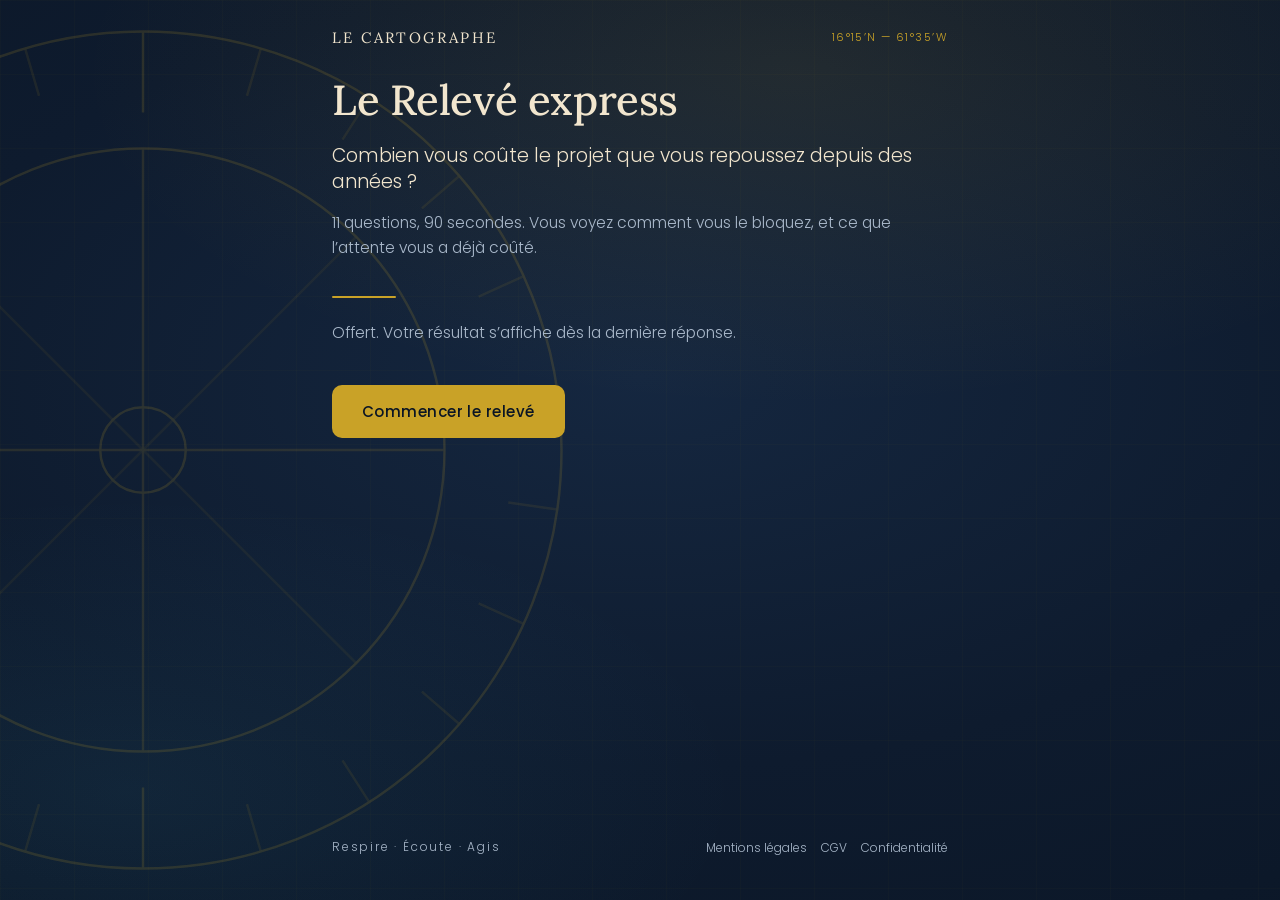
==== index.html @ 362c09fa "Accueil : phrase de réassurance à la place de « Ça se calcule », aperçu de lien aligné Co-Authored-B" ====
<!DOCTYPE html>
<html lang="fr">
<head>
<meta charset="utf-8">
<meta name="viewport" content="width=device-width, initial-scale=1, viewport-fit=cover">
<title>Le Relevé express · Le Cartographe</title>
<meta name="description" content="11 questions, 90 secondes. Pourquoi ce projet n'avance pas, et comment vous bloquez.">
<meta name="robots" content="index, follow">
<meta property="og:title" content="Le Relevé express · Le Cartographe">
<meta property="og:description" content="Combien vous coûte le projet que vous repoussez depuis des années ? 11 questions, 90 secondes, offert.">
<meta property="og:type" content="website">
<meta property="og:url" content="https://lecartographe.netlify.app/">
<meta property="og:image" content="https://lecartographe.netlify.app/apercu.png">
<meta property="og:image:width" content="1200">
<meta property="og:image:height" content="630">
<meta property="og:locale" content="fr_FR">
<meta name="twitter:card" content="summary_large_image">
<meta name="twitter:title" content="Le Relevé express · Le Cartographe">
<meta name="twitter:description" content="Combien vous coûte le projet que vous repoussez depuis des années ? 11 questions, 90 secondes, offert.">
<meta name="twitter:image" content="https://lecartographe.netlify.app/apercu.png">
<link rel="preconnect" href="https://fonts.googleapis.com">
<link rel="preconnect" href="https://fonts.gstatic.com" crossorigin>
<link href="https://fonts.googleapis.com/css2?family=Lora:ital,wght@0,400;0,500;0,600;1,400&family=Poppins:wght@300;400;500&display=swap" rel="stylesheet">
<style>
:root{
  --nuit:#0E1B2E; --nuit-2:#0A1524; --nuit-3:#152740;
  --or:#C9A227; --or-clair:#E3C25C;
  --bleu:#4EC3E8; --creme:#F2E6CE;
  --texte:#E8E2D4; --texte-doux:#A9B8CA;
  --serif:'Lora',Georgia,serif; --sans:'Poppins',-apple-system,BlinkMacSystemFont,sans-serif;
  --max:660px;
}
*{box-sizing:border-box;margin:0;padding:0;-webkit-tap-highlight-color:transparent}
html{-webkit-text-size-adjust:100%}
body{
  background:var(--nuit); color:var(--texte); font-family:var(--sans); font-weight:300;
  line-height:1.62; min-height:100vh; min-height:100dvh;
  background-image:
    radial-gradient(ellipse 90% 60% at 62% 8%, rgba(201,162,39,.10), transparent 62%),
    radial-gradient(ellipse 80% 55% at 10% 88%, rgba(78,195,232,.07), transparent 60%),
    radial-gradient(ellipse 120% 90% at 50% 42%, var(--nuit-3), var(--nuit) 48%, var(--nuit-2) 100%);
  background-attachment:fixed;
}
.grille{position:fixed;inset:0;pointer-events:none;z-index:0;opacity:.5;
  background-image:linear-gradient(rgba(201,162,39,.05) 1px,transparent 1px),
                   linear-gradient(90deg,rgba(201,162,39,.05) 1px,transparent 1px);
  background-size:74px 74px;}
.rose-fond{position:fixed;left:-24%;top:50%;transform:translateY(-50%);
  width:150vw;max-width:900px;opacity:.16;pointer-events:none;z-index:0}
.enveloppe{position:relative;z-index:1;max-width:var(--max);margin:0 auto;
  padding:26px 22px calc(40px + env(safe-area-inset-bottom));
  min-height:100vh;min-height:100dvh;display:flex;flex-direction:column}

/* ---------- en-tete ---------- */
header{display:flex;align-items:center;justify-content:space-between;gap:14px;margin-bottom:26px}
.marque{font-family:var(--serif);font-size:15px;letter-spacing:.16em;text-transform:uppercase;color:var(--creme)}
.coord{font-size:11px;letter-spacing:.13em;color:var(--or);white-space:nowrap}

/* ---------- progression ---------- */
.jauge{height:2px;background:rgba(242,230,206,.12);position:relative;margin-bottom:6px;border-radius:2px;overflow:hidden}
.jauge span{position:absolute;inset:0 auto 0 0;width:0;background:linear-gradient(90deg,var(--or),var(--or-clair));
  transition:width .55s cubic-bezier(.22,1,.36,1)}
.etape-num{font-size:11px;letter-spacing:.16em;color:var(--texte-doux);text-transform:uppercase;margin-bottom:30px}

/* ---------- ecrans ---------- */
.ecran{display:none;flex:1;animation:entre .55s cubic-bezier(.22,1,.36,1) both}
.ecran.actif{display:flex;flex-direction:column}
@keyframes entre{from{opacity:0;transform:translateY(14px)}to{opacity:1;transform:none}}
@media (prefers-reduced-motion:reduce){.ecran{animation:none}*{transition:none!important}}

h1{font-family:var(--serif);font-weight:500;font-size:clamp(30px,8vw,42px);line-height:1.16;
  color:var(--creme);margin-bottom:18px;letter-spacing:-.01em}
h2{font-family:var(--serif);font-weight:500;font-size:clamp(21px,5.4vw,27px);line-height:1.3;
  color:var(--creme);margin-bottom:22px}
.chapo{color:var(--texte-doux);font-size:15.5px;margin-bottom:14px}
.filet{width:64px;height:2px;background:var(--or);margin:22px 0;border-radius:2px}
.note{font-size:13px;color:var(--texte-doux);margin-top:14px;font-style:italic;font-family:var(--serif)}

/* ---------- choix ---------- */
.choix{display:flex;flex-direction:column;gap:10px;margin-top:4px}
.opt{display:block;width:100%;text-align:left;background:rgba(242,230,206,.035);
  border:1px solid rgba(242,230,206,.14);border-radius:11px;padding:16px 17px;
  color:var(--texte);font-family:var(--sans);font-size:15.5px;font-weight:300;line-height:1.45;
  cursor:pointer;transition:background .22s,border-color .22s,transform .12s}
.opt:hover{background:rgba(242,230,206,.07);border-color:rgba(201,162,39,.5)}
.opt:active{transform:scale(.985)}
.opt:focus-visible{outline:2px solid var(--or);outline-offset:2px}
.opt.pris{background:rgba(201,162,39,.13);border-color:var(--or)}

/* ---------- champs ---------- */
label.lab{display:block;font-size:12px;letter-spacing:.14em;text-transform:uppercase;
  color:var(--texte-doux);margin-bottom:9px}
input,textarea,select{width:100%;background:rgba(242,230,206,.05);border:1px solid rgba(242,230,206,.18);
  border-radius:10px;padding:14px 15px;color:var(--texte);font-family:var(--sans);font-size:16px;font-weight:300}
input:focus,textarea:focus,select:focus{outline:none;border-color:var(--or);background:rgba(242,230,206,.08)}
textarea{resize:vertical;min-height:96px}
select{appearance:none;background-image:url("data:image/svg+xml;utf8,<svg xmlns='http://www.w3.org/2000/svg' width='12' height='8'><path d='M1 1l5 5 5-5' stroke='%23C9A227' stroke-width='1.6' fill='none'/></svg>");
  background-repeat:no-repeat;background-position:right 14px center}
.date-ligne{display:grid;grid-template-columns:1fr 1.5fr 1.1fr;gap:9px}
.case{display:flex;gap:11px;align-items:flex-start;margin-top:18px;font-size:13px;color:var(--texte-doux)}
.case input{width:19px;height:19px;flex:0 0 19px;margin-top:2px;accent-color:var(--or)}
.case a{color:var(--or)}

/* ---------- boutons ---------- */
.actions{display:flex;gap:12px;align-items:center;margin-top:26px;flex-wrap:wrap}
.btn{background:var(--or);color:#0B1524;border:none;border-radius:10px;padding:15px 30px;
  font-family:var(--sans);font-size:15px;font-weight:500;letter-spacing:.03em;cursor:pointer;
  transition:background .2s,transform .12s}
.btn:hover{background:var(--or-clair)}
.btn:active{transform:scale(.98)}
.btn[disabled]{opacity:.34;cursor:not-allowed}
.btn-fant{background:none;color:var(--texte-doux);border:1px solid rgba(242,230,206,.2)}
.btn-fant:hover{background:rgba(242,230,206,.06);color:var(--texte)}
.lien-retour{background:none;border:none;color:var(--texte-doux);font-family:var(--sans);
  font-size:13.5px;cursor:pointer;padding:6px 0}
.lien-retour:hover{color:var(--or)}
.err{color:#E88A7A;font-size:13.5px;margin-top:11px;min-height:19px}

/* ---------- resultat ---------- */
#resultat h1{font-size:clamp(26px,6.6vw,34px)}
.calcul{display:flex;flex-wrap:wrap;gap:9px;margin:4px 0 24px}
.jeton{border:1px solid rgba(201,162,39,.45);border-radius:999px;padding:7px 15px;
  font-size:12.5px;letter-spacing:.09em;color:var(--or);background:rgba(201,162,39,.07)}
.bloc{margin:0 0 26px}
.bloc .titre{font-size:11px;letter-spacing:.19em;text-transform:uppercase;color:var(--or);
  margin-bottom:11px;display:flex;align-items:center;gap:10px}
.bloc .titre::after{content:"";flex:1;height:1px;background:rgba(201,162,39,.28)}
.bloc p{font-size:16px;margin-bottom:11px}
.bloc p:last-child{margin-bottom:0}
.encadre{border-left:2px solid var(--or);padding:16px 0 16px 18px;background:rgba(201,162,39,.06);
  border-radius:0 10px 10px 0;margin:6px 0 10px}
.encadre .date-cle{font-family:var(--serif);font-size:clamp(21px,5.4vw,26px);color:var(--creme);
  display:block;margin-bottom:9px;line-height:1.28}
.reserve{border:1px solid rgba(242,230,206,.16);border-radius:12px;padding:20px;margin-top:6px;
  background:rgba(10,21,36,.5)}
.envoi{font-size:13.5px;color:var(--texte-doux);margin-top:22px;padding-top:20px;
  border-top:1px solid rgba(242,230,206,.12)}


/* ===== RESULTAT v4 : panneaux encadres ===== */
#resultat{text-align:center}
.pan{background:#13233A;border:1px solid rgba(201,162,39,.28);border-radius:6px;padding:34px 20px 30px;margin:0 -8px 18px}
.carte-int{background:#182B46;border:1px solid rgba(201,162,39,.2);border-radius:6px;padding:28px 18px}
.sep{display:flex;align-items:center;justify-content:center;gap:10px;margin:0 auto 18px}
.sep i{display:block;width:54px;height:1px;background:var(--or)}
.sep svg{width:12px;height:12px}
.sur-titre{font-size:12px;font-weight:500;letter-spacing:.16em;text-transform:uppercase;color:var(--or);margin-bottom:12px}
.p-it{font-family:var(--serif);font-style:italic;font-size:16.5px;color:var(--texte-doux);margin-bottom:6px}
.p-h1{font-family:var(--serif);font-weight:500;font-size:clamp(31px,8.6vw,40px);line-height:1.15;color:var(--creme);margin-bottom:16px}
.p-def{font-family:var(--serif);font-style:italic;font-size:17px;line-height:1.6;color:var(--texte)}
.p-or{font-family:var(--serif);font-style:italic;font-size:17px;line-height:1.55;color:var(--or-clair);margin-top:14px}
.p-h2{font-family:var(--serif);font-weight:500;font-size:clamp(22px,6vw,26px);line-height:1.3;color:var(--creme);margin-bottom:16px}
.pan p.t{font-size:15.5px;line-height:1.75;color:var(--texte);margin-bottom:14px}
.bloc-s{margin-top:34px}
.r-carte{display:block;width:100%;max-width:340px;height:auto;margin:22px auto 0}
.r-carte .courbe{fill:none;stroke:rgba(242,230,206,.12);stroke-width:1}
.r-carte .route{fill:none;stroke:var(--or);stroke-width:2.2;stroke-linecap:round;stroke-linejoin:round}
.r-carte .route-fin{fill:none;stroke:var(--or);stroke-width:1.4;stroke-dasharray:2 7;stroke-linecap:round;opacity:.55}
.r-carte .mur{stroke:var(--creme);stroke-width:5;stroke-linecap:round}
.r-carte .point{fill:var(--or-clair)}
.r-carte .halo{fill:none;stroke:var(--or);stroke-width:1;opacity:.5}
.r-carte text{font-family:var(--serif);font-style:italic;font-size:13px;fill:var(--texte-doux)}
.trace{stroke-dasharray:var(--l);stroke-dashoffset:var(--l);animation:trace 1.8s .3s cubic-bezier(.45,0,.2,1) forwards}
@keyframes trace{to{stroke-dashoffset:0}}
@media (prefers-reduced-motion:reduce){.trace{animation:none;stroke-dashoffset:0}}
.reps{text-align:left;margin:0 0 18px}
.rep{display:grid;grid-template-columns:18px 1fr;gap:6px;background:#182B46;border:1px solid rgba(242,230,206,.07);border-radius:5px;padding:14px 14px;margin-bottom:9px}
.rep svg{width:10px;height:10px;margin-top:7px}
.rep b{display:block;font-weight:400;font-size:15px;color:var(--creme);line-height:1.5}
.rep small{display:block;font-family:var(--serif);font-style:italic;font-size:14px;color:var(--or-clair);margin-top:3px}
.encart{text-align:center;background:#1B2F4C;border-left:2px solid var(--or);border-radius:5px;padding:20px 16px;margin:4px 0 6px}
.encart p{font-size:15.5px;line-height:1.72;margin-bottom:10px}
.encart p:last-child{margin-bottom:0}
.feuille{position:relative;background:#F2E6CE;color:#1B2A40;border-radius:3px;padding:28px 22px 24px;margin:6px 2px 10px;text-align:left;
  box-shadow:0 26px 50px -20px rgba(0,0,0,.7),0 0 0 1px rgba(201,162,39,.35)}
.feuille::before{content:"";position:absolute;inset:8px;border:1px solid rgba(201,162,39,.55);pointer-events:none}
.f-tete{display:flex;justify-content:space-between;align-items:baseline;gap:10px;margin-bottom:16px}
.f-marque{font-family:var(--serif);font-size:12px;letter-spacing:.14em;color:#8A6D12}
.f-coord{font-size:10.5px;color:#8A6D12}
.f-titre{font-family:var(--serif);font-size:24px;line-height:1.2;color:#0E1B2E;margin-bottom:4px}
.f-projet{font-family:var(--serif);font-style:italic;font-size:15px;color:#43526A;margin-bottom:16px}
.f-rub{font-family:var(--serif);font-size:15px;font-weight:600;color:#0E1B2E;margin:14px 0 8px}
.f-rub span{color:#A8841A;font-weight:400;margin-right:6px}
.flou{display:block;height:9px;border-radius:5px;background:rgba(14,27,46,.16);margin:7px 0;filter:blur(2.5px)}
.f-sceau{position:absolute;right:18px;bottom:18px;width:60px;height:60px;opacity:.9}
.compare{border:1px solid rgba(242,230,206,.14);border-radius:5px;overflow:hidden;margin:4px -6px 0;font-size:12.8px;text-align:left}
.c-tete,.c-ligne{display:grid;grid-template-columns:minmax(0,.85fr) minmax(0,1fr) minmax(0,1.15fr)}
.c-tete span,.c-ligne span{overflow-wrap:break-word;hyphens:auto}
.c-tete span,.c-ligne span{padding:11px 9px;border-right:1px solid rgba(242,230,206,.09)}
.c-tete span:last-child,.c-ligne span:last-child{border-right:none}
.c-tete{background:#182B46;font-weight:500;color:var(--creme)}
.c-ligne{border-top:1px solid rgba(242,230,206,.09)}
.c-ligne span:first-child{color:var(--texte-doux)}
.c-or{background:rgba(201,162,39,.1);color:var(--creme)}
.c-tete .c-or{color:var(--or-clair)}
.etapes{text-align:left;margin-top:6px}
.etape{display:grid;grid-template-columns:40px 1fr;gap:12px;margin-bottom:18px}
.etape .n{width:34px;height:34px;border:1px solid var(--or);border-radius:50%;display:grid;place-items:center;font-family:var(--serif);color:var(--or);font-size:15px}
.etape b{display:block;font-weight:500;color:var(--creme);font-size:15.5px;margin-bottom:2px}
.etape span{font-size:14.5px;line-height:1.6;color:var(--texte-doux)}
.portrait{display:block;width:140px;height:140px;border-radius:50%;margin:0 auto 20px;object-fit:cover;box-shadow:0 14px 34px -14px rgba(0,0,0,.7)}
.signature{font-family:var(--serif);font-style:italic;font-size:19px;color:var(--or-clair);margin-top:8px}
.offre-titre{font-family:var(--serif);font-style:italic;font-size:clamp(26px,7vw,31px);line-height:1.2;color:var(--or-clair);margin-bottom:10px}
.offre-sous{font-family:var(--serif);font-style:italic;font-size:16px;line-height:1.55;color:var(--texte);margin-bottom:10px}
.offre-lieu{font-size:14px;color:var(--texte-doux);margin-bottom:22px}
.prix3{font-family:var(--serif);font-size:42px;color:var(--creme);line-height:1;margin-bottom:6px}
.prix-sous{font-size:13px;color:var(--texte-doux);margin-bottom:22px}
.btn-grand{display:block;width:100%;text-decoration:none;text-align:center;font-size:15px;letter-spacing:.12em;text-transform:uppercase;padding:19px 18px;
  box-shadow:0 12px 30px -10px rgba(201,162,39,.55)}
.garantie3{font-family:var(--serif);font-style:italic;font-size:15px;line-height:1.55;color:var(--creme);margin:20px auto 0;max-width:26em}
.conditions{font-size:12.5px;line-height:1.6;color:var(--texte-doux);margin:10px auto 0;max-width:30em}
.btn-contour{display:block;text-decoration:none;text-align:center;border:1px solid var(--or);color:var(--or-clair);border-radius:10px;padding:15px 18px;font-size:14px;letter-spacing:.1em;text-transform:uppercase;margin-top:16px}
.marque-fin{font-family:var(--serif);font-style:italic;font-size:24px;color:var(--or-clair);margin:26px 0 18px}
.avert{font-size:11.5px;line-height:1.65;color:var(--texte-doux);max-width:34em;margin:0 auto}
footer{margin-top:auto;padding-top:34px;display:flex;justify-content:space-between;
  align-items:center;gap:14px;flex-wrap:wrap}
.devise{font-size:12px;letter-spacing:.15em;color:var(--texte-doux)}
.mentions a{color:var(--texte-doux);font-size:12px;text-decoration:none;margin-left:14px}
.mentions a:hover{color:var(--or)}
.sr{position:absolute;width:1px;height:1px;overflow:hidden;clip:rect(0 0 0 0);white-space:nowrap}
#r-cout b{color:var(--or);font-weight:600}
</style>
</head>
<body>
<div class="grille" aria-hidden="true"></div>
<svg class="rose-fond" viewBox="0 0 400 400" aria-hidden="true"><g id="rose-src" fill="none" stroke="#C9A227" stroke-width="1.1">
  <circle cx="200" cy="200" r="186"/><circle cx="200" cy="200" r="134"/><circle cx="200" cy="200" r="19"/>
  <g id="grads"></g>
  <path d="M200 66V200M200 200v134M66 200h134M200 200h134" stroke-opacity=".85"/>
  <path d="M200 200 105 105M200 200l95-95M200 200l95 95M200 200l-95 95" stroke-opacity=".45"/>
</g></svg>

<div class="enveloppe">
  <header>
    <div class="marque">Le Cartographe</div>
    <div class="coord">16°15&rsquo;N — 61°35&rsquo;W</div>
  </header>

  <div id="progression" hidden>
    <div class="jauge"><span id="jauge-barre"></span></div>
    <div class="etape-num" id="etape-num">Question 1 sur 11</div>
  </div>

  <!-- ========== ACCUEIL ========== -->
  <section class="ecran actif" id="ecr-0">
    <h1>Le Relevé express</h1>
    <p class="chapo" style="font-size:1.18em;color:#F2E6CE;line-height:1.4">Combien vous coûte le projet que vous repoussez depuis des années&nbsp;?</p>
    <p class="chapo">11 questions, 90 secondes. Vous voyez comment vous le bloquez, et ce que l&rsquo;attente vous a déjà coûté.</p>
    <div class="filet"></div>
    <p class="chapo">Offert. Votre résultat s&rsquo;affiche dès la dernière réponse.</p>
    <div class="actions"><button class="btn" data-va="1">Commencer le relevé</button></div>
  </section>

  <!-- ========== QUESTIONS ========== -->
  <section class="ecran" id="ecr-1">
    <h2>Votre prénom</h2>
    <label class="lab" for="prenom">Prénom</label>
    <input id="prenom" type="text" autocomplete="given-name" enterkeyhint="next" placeholder="Xavier">
    <p class="err" id="err-1"></p>
    <div class="actions"><button class="btn" data-va="2">Continuer</button>
      <button class="lien-retour" data-va="0">Retour</button></div>
  </section>

  <section class="ecran" id="ecr-2">
    <h2>Votre date de naissance</h2>
    <p class="chapo">Sans elle, il n&rsquo;y a rien à relever. Le reste du questionnaire ne fait que préciser le terrain ; c&rsquo;est cette date qui le dessine.</p>
    <div class="date-ligne">
      <select id="n-jour" aria-label="Jour"></select>
      <select id="n-mois" aria-label="Mois"></select>
      <select id="n-annee" aria-label="Année"></select>
    </div>
    <p class="err" id="err-2"></p>
    <div class="actions"><button class="btn" data-va="3">Continuer</button>
      <button class="lien-retour" data-va="1">Retour</button></div>
  </section>

  <section class="ecran" id="ecr-3">
    <h2>Ce projet que vous repoussez, il touche à quoi&nbsp;?</h2>
    <div class="choix" data-q="relief">
      <button class="opt" data-v="crete">Mon travail, mon activité</button>
      <button class="opt" data-v="faille">Quelque chose à créer : une entreprise, un livre, une œuvre</button>
      <button class="opt" data-v="versant">Un changement de cap : un métier, un lieu, une formation</button>
      <button class="opt" data-v="brouillard">Je n&rsquo;arrive pas encore à le nommer</button>
    </div>
    <div class="actions"><button class="lien-retour" data-va="2">Retour</button></div>
  </section>

  <section class="ecran" id="ecr-4">
    <h2>Face à ce projet, que se passe-t-il vraiment&nbsp;?</h2>
    <div class="choix" data-q="porte">
      <button class="opt" data-v="passe">Je me lance, puis je fais marche arrière</button>
      <button class="opt" data-v="gue">J&rsquo;y pense sans arrêt, sans jamais trancher</button>
      <button class="opt" data-v="col">J&rsquo;attends un avis, un signe, une validation</button>
      <button class="opt" data-v="seuil">Je sais ce qu&rsquo;il faut faire, mais je ne démarre pas</button>
    </div>
    <div class="actions"><button class="lien-retour" data-va="3">Retour</button></div>
  </section>

  <section class="ecran" id="ecr-4b">
    <h2>La dernière fois que vous avez lâché ce projet, que s&rsquo;est-il passé juste avant&nbsp;?</h2>
    <div class="choix" data-q="cause">
      <button class="opt" data-v="regard">Quelqu&rsquo;un m&rsquo;a demandé où j&rsquo;en étais</button>
      <button class="opt" data-v="chemin">Je ne savais plus quelle était l&rsquo;étape suivante</button>
      <button class="opt" data-v="exigence">Ce que j&rsquo;avais fait ne me semblait pas à la hauteur</button>
      <button class="opt" data-v="priorite">Autre chose est passé devant</button>
    </div>
    <div class="actions"><button class="lien-retour" data-va="4">Retour</button></div>
  </section>

  <section class="ecran" id="ecr-5">
    <h2>Depuis combien de temps le repoussez-vous&nbsp;?</h2>
    <div class="choix" data-q="duree">
      <button class="opt" data-v="court">Moins d&rsquo;un an</button>
      <button class="opt" data-v="moyen">Un à trois ans</button>
      <button class="opt" data-v="long">Trois à dix ans</button>
      <button class="opt" data-v="tres_long">Plus longtemps que je ne veux l&rsquo;admettre</button>
    </div>
    <div class="actions"><button class="lien-retour" data-va="5">Retour</button></div>
  </section>

  <section class="ecran" id="ecr-6">
    <h2>Qu&rsquo;est-ce qui a changé chez vous ces douze derniers mois&nbsp;?</h2>
    <div class="choix" data-q="mouvement">
      <button class="opt" data-v="rien">Rien, et c&rsquo;est précisément ce qui m&rsquo;inquiète</button>
      <button class="opt" data-v="trop">Beaucoup, et trop vite</button>
      <button class="opt" data-v="arret">J&rsquo;ai arrêté quelque chose</button>
      <button class="opt" data-v="debut">J&rsquo;ai commencé quelque chose</button>
    </div>
    <div class="actions"><button class="lien-retour" data-va="6">Retour</button></div>
  </section>

  <section class="ecran" id="ecr-7">
    <h2>Si ce projet n&rsquo;a toujours pas avancé dans un an&nbsp;?</h2>
    <div class="choix" data-q="enjeu">
      <button class="opt" data-v="tenable">Je vivrai avec</button>
      <button class="opt" data-v="couteux">Je le regretterai, mais je ferai avec</button>
      <button class="opt" data-v="casse">Je crois que je l&rsquo;abandonnerai</button>
      <button class="opt" data-v="evite">Je ne veux pas y penser</button>
    </div>
    <div class="actions"><button class="lien-retour" data-va="7">Retour</button></div>
  </section>

  <section class="ecran" id="ecr-7b">
    <h2>Si ce projet tournait, que vous rapporterait-il chaque mois&nbsp;?</h2>
    <div class="choix" data-q="revenu">
      <button class="opt" data-v="rien">Rien, ce n&rsquo;est pas son but</button>
      <button class="opt" data-v="r200">De 200 à 500&nbsp;€</button>
      <button class="opt" data-v="r500">De 500 à 2&nbsp;000&nbsp;€</button>
      <button class="opt" data-v="r2000">Plus de 2&nbsp;000&nbsp;€</button>
    </div>
    <div class="actions"><button class="lien-retour" data-va="8">Retour</button></div>
  </section>

  <section class="ecran" id="ecr-8">
    <h2>En une phrase&nbsp;: le projet que vous repoussez</h2>
    <p class="chapo">Facultatif. Mais si vous l&rsquo;écrivez, je la lis.</p>
    <textarea id="phrase" maxlength="200" placeholder="Une phrase suffit."></textarea>
    <div class="actions"><button class="btn" data-va="11">Continuer</button>
      <button class="lien-retour" data-va="9">Retour</button></div>
  </section>

  <section class="ecran" id="ecr-9">
    <h2>Où vous envoyer le relevé&nbsp;?</h2>
    <p class="chapo">Le relevé s&rsquo;affiche tout de suite. L&rsquo;adresse sert à vous l&rsquo;envoyer, et à rien d&rsquo;autre.</p>
    <label class="lab" for="email">Adresse électronique</label>
    <input id="email" type="email" autocomplete="email" inputmode="email" enterkeyhint="done" placeholder="vous@exemple.fr">
    <label class="case"><input type="checkbox" id="rgpd">
      <span>J&rsquo;accepte de recevoir mon relevé et les messages du Cartographe. Je peux me désinscrire à tout moment. <a href="/confidentialite.html">Politique de confidentialité</a></span></label>
    <p class="err" id="err-9"></p>
    <p class="note" style="margin-top:6px">Le Relevé express est réservé aux personnes majeures.</p>
    <div class="actions"><button class="btn" id="btn-final">Afficher mon relevé</button>
      <button class="lien-retour" data-va="10">Retour</button></div>
  </section>

  <!-- ========== RESULTAT ========== -->
  <section class="ecran" id="resultat">

    <div class="pan">
      <div class="sep"><i></i><svg viewBox="0 0 12 12"><path d="M6 0l1.4 4.6L12 6l-4.6 1.4L6 12l-1.4-4.6L0 6l4.6-1.4z" fill="#C9A227"/></svg><i></i></div>
      <div class="sur-titre" id="r-sur">Votre résultat</div>
      <p class="p-it" id="r-it"></p>
      <h1 class="p-h1" id="r-titre">Vous êtes ici.</h1>
      <p class="p-def" id="r-porte"></p>
      <p class="p-or" id="r-bonne"></p>
      <svg class="r-carte" id="r-carte" viewBox="0 0 400 170" aria-hidden="true"></svg>

      <div class="bloc-s">
        <div class="sep"><i></i><svg viewBox="0 0 12 12"><path d="M6 0l1.4 4.6L12 6l-4.6 1.4L6 12l-1.4-4.6L0 6l4.6-1.4z" fill="#C9A227"/></svg><i></i></div>
        <h2 class="p-h2">Ce que vos réponses révèlent</h2>
        <div class="reps" id="r-reps"></div>
        <div id="r-synthese"></div>
      </div>

      <div class="bloc-s">
        <div class="sep"><i></i><svg viewBox="0 0 12 12"><path d="M6 0l1.4 4.6L12 6l-4.6 1.4L6 12l-1.4-4.6L0 6l4.6-1.4z" fill="#C9A227"/></svg><i></i></div>
        <h2 class="p-h2">Ce que votre date de naissance dit de vous</h2>
        <div id="r-date"></div>
      </div>

      <div class="bloc-s">
        <div class="sep"><i></i><svg viewBox="0 0 12 12"><path d="M6 0l1.4 4.6L12 6l-4.6 1.4L6 12l-1.4-4.6L0 6l4.6-1.4z" fill="#C9A227"/></svg><i></i></div>
        <h2 class="p-h2">Pourquoi c&rsquo;est si dur d&rsquo;y arriver seul</h2>
        <div id="r-pourquoi"></div>
      </div>

      <div class="bloc-s">
        <div class="sep"><i></i><svg viewBox="0 0 12 12"><path d="M6 0l1.4 4.6L12 6l-4.6 1.4L6 12l-1.4-4.6L0 6l4.6-1.4z" fill="#C9A227"/></svg><i></i></div>
        <h2 class="p-h2">Ce que l&rsquo;attente vous coûte</h2>
        <div class="encart" id="r-cout"></div>
        <p class="p-or" id="r-cout-or"></p>
      </div>
    </div>

    <div class="pan">
      <div class="sep"><i></i><svg viewBox="0 0 12 12"><path d="M6 0l1.4 4.6L12 6l-4.6 1.4L6 12l-1.4-4.6L0 6l4.6-1.4z" fill="#C9A227"/></svg><i></i></div>
      <h2 class="p-h2">La page que vous n&rsquo;avez pas encore</h2>
      <p class="t" id="r-bascule">Savoir où l&rsquo;on est ne dit pas par où sortir.</p>
      <div class="feuille" aria-label="Aperçu de votre Relevé">
        <div class="f-tete"><span class="f-marque">LE CARTOGRAPHE</span><span class="f-coord">16°15&rsquo;N 61°35&rsquo;W</span></div>
        <div class="f-titre" id="f-titre">Le Relevé de</div>
        <div class="f-projet" id="f-projet"></div>
        <div class="f-rub"><span>I.</span>Pourquoi ce projet n&rsquo;avance pas</div>
        <i class="flou" style="width:96%"></i><i class="flou" style="width:88%"></i><i class="flou" style="width:62%"></i>
        <div class="f-rub"><span>II.</span>Ce qui doit guider votre choix</div>
        <i class="flou" style="width:92%"></i><i class="flou" style="width:74%"></i>
        <div class="f-rub"><span>III.</span>Votre premier pas, et sa date</div>
        <i class="flou" style="width:84%"></i><i class="flou" style="width:48%"></i>
        <svg class="f-sceau" viewBox="0 0 80 80" aria-hidden="true"><g fill="none" stroke="#A8841A" stroke-width="1.2"><circle cx="40" cy="40" r="36"/><circle cx="40" cy="40" r="27"/><path d="M40 8v64M8 40h64" opacity=".7"/><path d="M40 16l5 24-5 24-5-24z" fill="#A8841A" fill-opacity=".25"/></g></svg>
      </div>
      <p class="p-or">Les trois réponses qui manquent ne se calculent pas d&rsquo;ici. Elles s&rsquo;écrivent à partir de votre questionnaire.</p>

      <div class="bloc-s">
        <div class="sep"><i></i><svg viewBox="0 0 12 12"><path d="M6 0l1.4 4.6L12 6l-4.6 1.4L6 12l-1.4-4.6L0 6l4.6-1.4z" fill="#C9A227"/></svg><i></i></div>
        <h2 class="p-h2">Ce que seul le Relevé vous donne</h2>
        <div class="compare">
          <div class="c-tete"><span></span><span>Relevé express</span><span class="c-or">Le Relevé</span></div>
          <div class="c-ligne"><span>Ce qu&rsquo;il vous dit</span><span>Comment vous bloquez</span><span class="c-or">Pourquoi vous bloquez, et par où sortir</span></div>
          <div class="c-ligne"><span>Sur quoi il repose</span><span>11 réponses rapides</span><span class="c-or">Un questionnaire complet sur votre projet</span></div>
          <div class="c-ligne"><span>À qui il s&rsquo;adresse</span><span>Un profil partagé avec d&rsquo;autres</span><span class="c-or">Vous seul</span></div>
          <div class="c-ligne"><span>Comment il est produit</span><span>Calculé automatiquement</span><span class="c-or">Écrit par le Cartographe</span></div>
          <div class="c-ligne"><span>Ce que vous en faites</span><span>Vous comprenez</span><span class="c-or">Vous agissez, avec un premier pas daté</span></div>
        </div>
        <p class="p-or">Le Relevé express s&rsquo;arrête au diagnostic. Le Relevé commence là où il s&rsquo;arrête.</p>
      </div>

      <div class="bloc-s">
        <div class="sep"><i></i><svg viewBox="0 0 12 12"><path d="M6 0l1.4 4.6L12 6l-4.6 1.4L6 12l-1.4-4.6L0 6l4.6-1.4z" fill="#C9A227"/></svg><i></i></div>
        <h2 class="p-h2">Ce avec quoi vous repartez</h2>
        <div class="reps"><div class="rep"><svg viewBox="0 0 10 10"><path d="M5 0l5 5-5 5-5-5z" fill="#C9A227"/></svg><div><b>Votre terrain</b><small>Où vous en êtes vraiment, et les forces sur lesquelles vous pouvez vous appuyer pour avancer.</small></div></div><div class="rep"><svg viewBox="0 0 10 10"><path d="M5 0l5 5-5 5-5-5z" fill="#C9A227"/></svg><div><b>Votre temps</b><small>Ce que la période que vous traversez rend plus facile, et ce qu&rsquo;elle rend plus lourd. De quoi caler votre premier geste au lieu de le forcer.</small></div></div><div class="rep"><svg viewBox="0 0 10 10"><path d="M5 0l5 5-5 5-5-5z" fill="#C9A227"/></svg><div><b>Votre premier geste</b><small>Un geste précis, à poser dès le lendemain, avec sa date.</small></div></div></div>
      </div>

      <div class="bloc-s">
        <div class="sep"><i></i><svg viewBox="0 0 12 12"><path d="M6 0l1.4 4.6L12 6l-4.6 1.4L6 12l-1.4-4.6L0 6l4.6-1.4z" fill="#C9A227"/></svg><i></i></div>
        <h2 class="p-h2">Comment ça se déroule</h2>
        <div class="etapes">
          <div class="etape"><div class="n">1</div><div><b>Vous réservez votre Relevé</b><span>Le paiement se fait en une fois, en ligne.</span></div></div>
          <div class="etape"><div class="n">2</div><div><b>Vous répondez au questionnaire</b><span>Il porte sur votre projet, tel que vous le vivez. Vous le remplissez à votre rythme.</span></div></div>
          <div class="etape"><div class="n">3</div><div><b>Votre lecture est écrite</b><span>À partir de vos réponses, de votre projet et de votre date. Rien n&rsquo;est repris d&rsquo;une autre personne.</span></div></div>
          <div class="etape"><div class="n">4</div><div><b>Vous la recevez sous 7 jours</b><span>En PDF, à votre nom&nbsp;: une page de synthèse à garder sous les yeux, puis le détail qui montre d&rsquo;où vient chaque conclusion.</span></div></div>
        </div>
      </div>
    </div>

    <div class="pan">
      <div class="carte-int">
        <div class="sep"><i></i><svg viewBox="0 0 12 12"><path d="M6 0l1.4 4.6L12 6l-4.6 1.4L6 12l-1.4-4.6L0 6l4.6-1.4z" fill="#C9A227"/></svg><i></i></div>
        <img class="portrait" src="[data-uri]" alt="Xavier Bolbec, Le Cartographe" width="140" height="140">
        <h2 class="p-h2">Qui suis-je&nbsp;?</h2>
        <p class="t">Depuis tout petit, je compte. Les dalles du carrelage en marchant, puis les chiffres qui reviennent partout autour de moi. Repérer ce qui se répète, c&rsquo;est ce que je sais faire de mieux.</p>
        <p class="t">En 2013, l&rsquo;entreprise où je travaillais depuis dix ans a fermé. Du jour au lendemain, il a fallu décider de la suite. Sans plan, sans carte.</p>
        <p class="t">Je me suis formé au montage et j&rsquo;ai lancé ma propre activité. Je suis entrepreneur depuis plus de dix ans. J&rsquo;ai réalisé, tourné et monté une série devenue virale aux Antilles et en Guyane, puis achetée par France Télévisions.</p>
        <p class="t">Depuis 2021, je fais aussi tourner avec mon épouse une entreprise de nettoyage industriel. Sur le terrain, presque tous les jours. Je sais donc ce que c&rsquo;est de porter un projet à côté d&rsquo;un quotidien qui prend toute la place.</p>
        <p class="t">Le montage m&rsquo;a appris ce que j&rsquo;applique à chaque lecture&nbsp;: prendre des morceaux éparpillés et en faire une histoire qui tient debout, avec un sens et une suite.</p>
        <p class="t">Le Cartographe réunit tout cela&nbsp;: l&rsquo;œil pour ce qui se répète, l&rsquo;expérience d&rsquo;avoir dû repartir de zéro, et l&rsquo;habitude de mener un projet jusqu&rsquo;au bout.</p>
        <p class="p-or">Je ne prédis pas votre avenir.<br>Je vous aide à faire ce que j&rsquo;ai dû faire moi-même&nbsp;: repartir avec une carte.</p>
        <p class="signature">Xavier Bolbec</p>
      </div>
    </div>

    <div class="pan">
      <div class="carte-int">
        <div class="sur-titre">Votre prochaine étape</div>
        <h2 class="offre-titre">Le Relevé</h2>
        <p class="offre-sous">Dans 7 jours, vous savez ce qui bloque ce projet, et le geste précis à poser dès le lendemain. Une lecture écrite pour vous seul.</p>
        <p class="offre-lieu">Réalisé à distance, reçu sous 7 jours</p>
        <div class="prix3">397&nbsp;€</div>
        <div class="prix-sous">Paiement unique, sans abonnement</div>
        <a class="btn btn-grand" id="lien-stripe" href="https://buy.stripe.com/28EeVd0j47Sj1iIbkgb7y00">Je reçois mon Relevé</a>
        <p class="garantie3">Si un point de votre lecture reste flou, je vous le clarifie par écrit. Si cela ne suffit pas, je vous rembourse.</p>
        <p class="conditions">Demande écrite dans les 14 jours suivant la réception de votre Relevé, en précisant le point qui reste flou. Je vous réponds d&rsquo;abord par une clarification écrite. Si elle ne suffit pas, vous êtes remboursé intégralement. Conditions détaillées dans les <a href="/cgv">conditions générales de vente</a>.</p>
      </div>
    </div>

    <div class="pan">
      <div class="carte-int">
        <h2 class="p-h2">Un projet plus lourd&nbsp;?</h2>
        <p class="t">S&rsquo;il engage plusieurs années, ou si un écrit seul ne suffira pas, commençons par une Escale&nbsp;: 30 minutes ensemble pour poser votre situation et choisir la formule qui vous convient.</p>
        <p class="t">Avec La Cartographie, vous repartez aussi avec&nbsp;:</p>
        <div class="reps" style="text-align:left"><div class="rep"><svg viewBox="0 0 10 10"><path d="M5 0l5 5-5 5-5-5z" fill="#C9A227"/></svg><div><b>Les forces en présence</b><small>Ce qui tire dans des sens opposés en vous, et pourquoi vous faites deux pas en avant, un pas en arrière.</small></div></div><div class="rep"><svg viewBox="0 0 10 10"><path d="M5 0l5 5-5 5-5-5z" fill="#C9A227"/></svg><div><b>Votre façon de décider</b><small>Le signal auquel vous fier, pour arrêter de trancher contre vous-même.</small></div></div></div>
        <a class="btn-contour" id="lien-calendly" href="/escale">Je réserve mon appel de 30 minutes</a>
        <p class="conditions" style="margin-top:10px">Offert, sans engagement</p>
      </div>
      <p class="marque-fin">Le Cartographe</p>
      <p class="avert">Le Cartographe est un accompagnement à la décision. Il ne prédit pas l&rsquo;avenir, ne constitue ni un soin médical ni un suivi psychologique, et ne garantit aucun résultat financier. Il ne traite ni de santé ni de vie sentimentale. Réservé aux personnes majeures.</p>
    </div>

    <p class="envoi" id="r-envoi">Votre relevé part à l&rsquo;instant sur votre adresse.</p>
  </section>

  <footer>
    <div class="devise">Respire · Écoute · Agis</div>
    <div class="mentions"><a href="/mentions-legales">Mentions légales</a><a href="/cgv">CGV</a><a href="/confidentialite">Confidentialité</a></div>
  </footer>
</div>

<script>
/* ============ rose des vents : 22 graduations ============ */
(function(){
  const g=document.getElementById('grads');
  for(let i=0;i<22;i++){
    const a=2*Math.PI*i/22-Math.PI/2, lg=(i%11===0), r0=lg?150:164;
    const l=document.createElementNS('http://www.w3.org/2000/svg','line');
    l.setAttribute('x1',200+r0*Math.cos(a)); l.setAttribute('y1',200+r0*Math.sin(a));
    l.setAttribute('x2',200+186*Math.cos(a)); l.setAttribute('y2',200+186*Math.sin(a));
    l.setAttribute('stroke-opacity',lg?'1':'.6'); g.appendChild(l);
  }
})();

/* ============ RENOMMAGE : reliefs et portes ============ */
const RELIEFS={
  crete:{dit:'ce projet touche à votre travail, à votre activité.'},
  faille:{dit:'ce projet est quelque chose à créer.'},
  versant:{dit:'ce projet est un changement de cap.'},
  brouillard:{dit:'ce projet, vous n\u2019arrivez pas encore à le nommer.'}
};
const PORTES={
  passe:{nom:'Le Demi-tour', au:'au Demi\u2011tour',
    def:'Vous partez vite, puis vous revenez sur vos pas. Le projet démarre souvent. Il ne s\u2019installe jamais.',
    symptome:'vous vous lancez, puis vous faites marche arrière', faux:'de l\u2019inconstance',
    pourquoi:['Vous avez déjà recommencé. Plusieurs fois.','Et à chaque fois, ça s’arrête au même endroit. Ce n’est pas un hasard : tant que vous ne savez pas ce qui vous fait reculer, vous repartirez pour vous arrêter au même endroit.','Seul, on ne voit pas son propre schéma, parce qu’on est dedans. Quelqu’un de l’extérieur, lui, le voit.']},
  gue:{nom:'Le Rond-point', au:'au Rond\u2011point',
    def:'Vous tournez autour du projet sans jamais prendre de sortie. Chaque matin, la même question revient.',
    symptome:'vous y pensez sans arrêt, sans jamais trancher', faux:'de l\u2019indécision',
    pourquoi:['Vous avez déjà retourné la question dans tous les sens. Pendant des mois, peut-être.','Réfléchir encore ne vous aidera pas. C’est justement votre façon de rester sur place sans vous en rendre compte.','Ce qui vous manque, c’est une règle simple pour choisir. Seul, on n’arrive pas à la poser, parce qu’on veut garder toutes les portes ouvertes.']},
  col:{nom:'Le Feu rouge', au:'au Feu\u00a0rouge',
    def:'Vous êtes prêt à passer. Vous attendez que quelqu\u2019un vous donne le vert.',
    symptome:'vous attendez un avis, un signe, une validation', faux:'un manque de confiance',
    pourquoi:['Vous avez déjà demandé conseil. Plusieurs fois, sans doute.','Le problème, c’est que chaque avis vous fait douter un peu plus. Vous attendez un oui, et personne autour de vous ne peut le dire à votre place.','Ce qu’il vous faut, ce n’est pas un avis de plus. C’est de savoir ce que vous, vous voulez. Une fois que c’est clair, vous n’avez plus besoin d’attendre personne.']},
  seuil:{nom:'Le Pied du mur', au:'au Pied du\u00a0mur',
    def:'Vous savez ce qu\u2019il faut faire. Le premier geste, lui, ne vient pas.',
    symptome:'vous savez ce qu\u2019il faut faire, mais vous ne démarrez pas', faux:'un manque de courage',
    pourquoi:['Vous savez quoi faire. Vous avez peut-être même un plan.','Mais un plan de plus ne changera rien. Le problème n’est pas de savoir, c’est de commencer.','Ce qui aide, c’est un premier geste tout petit, avec une date, et quelqu’un à qui vous l’avez dit. Seul, on trouve toujours une bonne raison de remettre à demain.']}
};

const QUESTIONS={
  relief:['Ce projet que vous repoussez touche à',{crete:'votre travail, votre activité',faille:'quelque chose à créer',versant:'un changement de cap',brouillard:'quelque chose que vous n’arrivez pas encore à nommer'}],
  porte:['Face à ce projet, ce qui se passe vraiment',{passe:'je me lance, puis je fais marche arrière',gue:'j’y pense sans arrêt, sans jamais trancher',col:'j’attends un avis, un signe, une validation',seuil:'je sais ce qu’il faut faire, mais je ne démarre pas'}],
  cause:['Juste avant de lâcher ce projet, la dernière fois',{regard:'quelqu’un m’a demandé où j’en étais',chemin:'je ne savais plus quelle était l’étape suivante',exigence:'ce que j’avais fait ne me semblait pas à la hauteur',priorite:'autre chose est passé devant'}],
  duree:['Depuis combien de temps vous le repoussez',{court:'moins d’un an',moyen:'un à trois ans',long:'trois à dix ans',tres_long:'plus longtemps que je ne veux l’admettre'}],
  mouvement:['Ce qui a changé chez vous ces douze derniers mois',{rien:'rien, et c’est précisément ce qui m’inquiète',trop:'beaucoup, et trop vite',arret:'j’ai arrêté quelque chose',debut:'j’ai commencé quelque chose'}],
  revenu:['Ce que ce projet vous rapporterait chaque mois',{rien:'rien, ce n’est pas son but',r200:'de 200 à 500 €',r500:'de 500 à 2 000 €',r2000:'plus de 2 000 €'}],
  enjeu:['Si ce projet n’a toujours pas avancé dans un an',{tenable:'je vivrai avec',couteux:'je le regretterai, mais je ferai avec',casse:'je crois que je l’abandonnerai',evite:'je ne veux pas y penser'}]
};
const CAUSES={
  passe:{
    regard:'Vous ne reculez pas devant le projet, vous reculez au moment où il devient visible. Tant qu’il reste secret, vous avancez.',
    chemin:'Vous démarrez sur l’élan, et l’élan s’arrête là où la carte s’arrête. Ce n’est pas la volonté qui lâche, c’est la deuxième étape qui n’existe pas.',
    exigence:'Vous reculez quand le résultat réel rencontre l’image que vous en aviez. Le projet ne s’arrête pas, il se fait juger trop tôt.',
    priorite:'Chaque reprise cède à la première urgence, parce que rien dans votre semaine ne lui appartient. Le projet n’a pas de place, il a des restes.'},
  gue:{
    regard:'Vous ne cherchez pas la bonne option, vous cherchez celle qu’on ne pourra pas vous reprocher. Elle n’existe pas, d’où la boucle.',
    chemin:'Vous comparez des destinations sans savoir à quoi ressemble le premier pas de chacune. On ne tranche pas entre deux brouillards.',
    exigence:'Tant que rien n’est choisi, rien ne peut être raté. La réflexion est devenue l’endroit où le projet reste parfait.',
    priorite:'Vous tranchez vite pour tout le reste. Ce projet est le seul que vous laissez attendre une décision sans date.'},
  col:{
    regard:'Ce feu vert est une permission. Personne ne vous la donnera, parce que personne ne sait que vous l’attendez.',
    chemin:'Vous attendez qu’on vous montre la route, et vous appelez cette attente de la prudence.',
    exigence:'Vous attendez d’être prêt, et la barre monte chaque fois que vous l’approchez.',
    priorite:'Vous attendez le bon moment, mais votre agenda décide à votre place que ce n’est jamais maintenant.'},
  seuil:{
    regard:'Ce qui vous arrête n’est pas la tâche, c’est ce que la faire dirait de vous aux yeux des autres.',
    chemin:'Vous connaissez la destination, pas le premier geste. « Savoir quoi faire » est encore trop vague pour commencer.',
    exigence:'Vous savez déjà que la première version sera imparfaite. C’est elle que vous évitez, pas le projet.',
    priorite:'Vous ne manquez ni de clarté ni d’envie. Le projet perd simplement chaque arbitrage face à ce qui crie plus fort.'}
};
const BONNE={passe:'Bonne nouvelle : vous savez démarrer. C’est la moitié du chemin.',gue:'Bonne nouvelle : un rond-point a toujours une sortie.',col:'Bonne nouvelle : le feu peut passer au vert sans attendre personne.',seuil:'Bonne nouvelle : devant un mur, on sait déjà où l’on est.'};
const DUREE_COURTE_FICHE={court:'moins d\u2019un an',moyen:'1 à 3 ans',long:'3 à 10 ans',tres_long:'plus de 10 ans'};
const DUREE_COURTE={court:'moins d’un an',moyen:'un à trois ans',long:'trois à dix ans',tres_long:'plus longtemps que vous ne voulez l’admettre'};
const COURBES='<path class="courbe" d="M-10 40C60 20 120 58 200 38S330 12 410 34"/><path class="courbe" d="M-10 78C70 60 140 96 220 76S340 50 410 70"/><path class="courbe" d="M-10 118C80 100 150 136 230 116S350 92 410 110"/><path class="courbe" d="M-10 152C90 138 160 166 240 150S360 130 410 146"/>';
const CARTES={
  passe:'<path class="route trace" style="--l:420" d="M24 132H250C300 132 322 108 322 88S300 46 250 46H150"/><path class="route-fin" d="M150 46H70"/><circle class="halo" cx="150" cy="46" r="11"/><circle class="point" cx="150" cy="46" r="5"/><text x="136" y="24">vous êtes ici</text>',
  gue:'<path class="route trace" style="--l:380" d="M24 132H160C184 132 196 112 196 88m0 0a44 44 0 1 0 88 0a44 44 0 1 0-88 0"/><path class="route-fin" d="M284 88H390"/><circle class="halo" cx="240" cy="44" r="11"/><circle class="point" cx="240" cy="44" r="5"/><text x="258" y="30">vous êtes ici</text>',
  col:'<path class="route trace" style="--l:260" d="M24 132H120C170 132 190 96 236 96"/><path class="route-fin" d="M254 96H390"/><circle class="halo" cx="244" cy="96" r="11"/><circle class="point" cx="244" cy="96" r="5"/><text x="214" y="74">vous êtes ici</text>',
  seuil:'<path class="route trace" style="--l:300" d="M24 132H140C200 132 220 92 282 92"/><line class="mur" x1="304" y1="56" x2="304" y2="128"/><path class="route-fin" d="M320 92H390"/><circle class="halo" cx="286" cy="92" r="11"/><circle class="point" cx="286" cy="92" r="5"/><text x="230" y="150">vous êtes ici</text>'
};

/* ============ duree, enjeu, verdict ============ */
const DUREES={
  court:'moins d\u2019un an. C\u2019est encore récent&nbsp;: le projet n\u2019a pas eu le temps de devenir un reproche.',
  moyen:'un à trois ans. C\u2019est la durée à partir de laquelle un projet repoussé cesse d\u2019être un projet et devient une habitude.',
  long:'trois à dix ans. À cette échelle, le projet ne se remarque plus&nbsp;: il est devenu le décor.',
  tres_long:'plus longtemps que vous ne voulez l\u2019admettre. Cette formulation est déjà votre réponse&nbsp;; la durée exacte importe peu.'
};
const ENJEUX={
  tenable:'vous dites que vous vivrez avec.',
  couteux:'vous dites que vous le regretterez, mais que vous ferez avec.',
  casse:'vous dites que vous l\u2019abandonnerez sans doute.',
  evite:'vous dites que vous ne voulez pas y penser.'
};
const ANS_MIN={court:0,moyen:1,long:3,tres_long:3};
const REVENU_MIN={r200:200,r500:500,r2000:2000};
const NOMBRES=['zéro','un','deux','trois','quatre','cinq','six','sept','huit','neuf','dix','onze','douze','treize','quatorze','quinze'];
function euros(n){return n.toLocaleString('fr-FR').replace(/\s/g,'\u00a0')+'\u00a0€';}
function coutAttente(){
  const auj=new Date(); let age=auj.getFullYear()-R.a;
  if((auj.getMonth()+1)<R.m || ((auj.getMonth()+1)===R.m && auj.getDate()<R.j)) age--;
  const y=ANS_MIN[R.duree]??0, horizon=5, ageH=age+horizon, projetH=y+horizon;
  const pm=REVENU_MIN[R.revenu], L=[];
  L.push(y>0
    ? 'Vous repoussez ce projet depuis au moins '+NOMBRES[y]+(y>1?' ans':' an')+'. '+(y>1?'Au moins '+NOMBRES[y]+' 1<sup>er</sup> janvier':'Au moins un 1<sup>er</sup> janvier')+' où vous vous êtes dit&nbsp;: cette année, c’est la bonne.'
    : 'Vous repoussez ce projet depuis moins d’un an. C’est le seul moment où l’attente ne coûte presque rien. Elle commence à coûter dès maintenant.');
  if(pm){
    L.push('Vous estimez qu’il vous rapporterait au moins <b>'+euros(pm)+'</b> par mois. Chaque année d’attente, c’est donc au moins <b>'+euros(pm*12)+'</b> qui n’arrivent pas.'
      +(y>1?' Depuis que vous le repoussez&nbsp;: au moins <b>'+euros(pm*12*y)+'</b>.':''));
  }
  L.push('Vous avez '+age+' ans. Si rien ne change, à '+ageH+' ans, ce projet aura au moins '+NOMBRES[projetH]+' ans et sera exactement là où il est ce soir.'
    +(pm?' Ce qu’il ne vous aura pas rapporté dépassera alors <b>'+euros(pm*12*projetH)+'</b>.':''));
  return L.map(t=>'<p>'+t+'</p>').join('');
}
function verdict(duree,enjeu){
  const longue = (duree==='long' || duree==='tres_long');
  if(enjeu==='evite')
    return '« Je ne veux pas y penser » n\u2019est pas une réponse sur l\u2019avenir. C\u2019est une mesure du présent&nbsp;: on n\u2019évite que ce qu\u2019on a déjà évalué.';
  if(enjeu==='casse')
    return longue
      ? 'Un projet porté depuis des années et que l\u2019on s\u2019apprête à abandonner n\u2019attend pas votre décision&nbsp;: il attend l\u2019usure. Toute la différence tient dans qui choisit la date.'
      : 'Un projet encore récent que vous pensez déjà abandonner&nbsp;: c\u2019est le seul moment où la décision vous appartient encore entièrement.';
  if(enjeu==='couteux')
    return '« Je le regretterai, mais je ferai avec » est la phrase la plus chère du relevé&nbsp;: elle transforme un projet en regret par abonnement.';
  return longue
    ? 'Vivre avec pendant des années, c\u2019est possible. Mais vivre avec ne se confond pas avec choisir&nbsp;: on garde aussi ce qu\u2019on n\u2019a jamais décidé de porter.'
    : 'Récent, et vous vivrez avec&nbsp;: rien ne presse. C\u2019est exactement le moment où l\u2019on décide le mieux, et celui où l\u2019on décide le moins.';
}

/* ============ mouvement croise avec l'annee personnelle ============ */
const ANNEES_QUI_POUSSENT=[1,3,5,8];
const MOUVEMENTS={
  rien:{
    concordance:'Vous dites que rien n’a bougé ces douze derniers mois. Ça colle avec votre année : elle ne pousse pas à bouger. Ce n’est pas de la paresse, c’est son rythme.',
    dissonance:'Vous dites que rien n’a bougé ces douze derniers mois. Pourtant, votre année pousse à avancer. Soit quelque chose a bougé sans que vous le remarquiez, soit vous vous retenez.'
  },
  trop:{
    concordance:'Vous dites que beaucoup de choses ont changé, et trop vite. Ça colle avec votre année : elle va vite. Ce n’est pas votre faute. La vraie question, c’est ce que vous voulez garder.',
    dissonance:'Vous dites que beaucoup de choses ont changé, et trop vite. Pourtant, votre année est plutôt calme. Cette vitesse vient donc d’ailleurs : vous suivez peut-être le rythme de quelqu’un d’autre.'
  },
  arret:{
    concordance:'Vous avez arrêté quelque chose cette année. Ça colle avec votre année : c’est une année où l’on fait de la place. C’était sans doute le bon geste.',
    dissonance:'Vous avez arrêté quelque chose cette année, alors que votre année pousse plutôt à commencer. Regardez ce que cet arrêt vous a libéré : souvent, c’est de la place pour autre chose.'
  },
  debut:{
    concordance:'Vous avez commencé quelque chose cette année. Ça colle avec votre année : elle pousse à commencer. Vous allez dans le bon sens.',
    dissonance:'Vous avez commencé quelque chose cette année, alors que votre année pousse plutôt à finir. Ce n’est pas une erreur, mais ça explique pourquoi les choses démarrent plus lentement que prévu.'
  }
};
function calendrier(mouvement,valeurAnnee,nature){
  const m=MOUVEMENTS[mouvement]; if(!m) return '';
  const pousse=ANNEES_QUI_POUSSENT.indexOf(valeurAnnee)!==-1;
  const attendu=(mouvement==='rien'||mouvement==='arret') ? !pousse : pousse;
  return (attendu?m.concordance:m.dissonance).replace('{n}',nature);
}

/* ============ chemin de vie ============ */
const CV={
  1:'Votre date de naissance montre quelqu’un qui ouvre la voie. Vous aimez aller devant, quitte à être seul. Le revers : attendre les autres vous coûte beaucoup.',
  2:'Votre date de naissance montre quelqu’un qui ressent les choses avant les autres. C’est une force. Le revers : vous captez aussi ce qui ne vous concerne pas.',
  3:'Votre date de naissance montre quelqu’un qui s’exprime facilement. Les mots viennent tout seuls. Le revers : avancer en silence, sans en parler, vous est plus difficile.',
  4:'Votre date de naissance montre quelqu’un qui construit, pas à pas. Vous aimez ce qui est solide. Le revers : ce qui vous rassure peut aussi vous enfermer.',
  5:'Votre date de naissance montre quelqu’un qui a besoin de bouger. La routine vous pèse. Le revers : rester sur place vous coûte plus qu’aux autres.',
  6:'Votre date de naissance montre quelqu’un sur qui les autres comptent. Vous portez beaucoup. Le revers : vos propres projets passent souvent après.',
  7:'Votre date de naissance montre quelqu’un qui a besoin de comprendre avant d’agir. Prendre du recul, c’est votre façon de faire. Le revers : quand le recul dure trop, il devient une pause sans fin.',
  8:'Votre date de naissance montre quelqu’un fait pour les grands enjeux. Vous visez haut. Le revers : plus l’enjeu est gros, plus on hésite à se lancer.',
  9:'Votre date de naissance montre quelqu’un qui sait terminer les choses. Le revers : vous passez parfois plus de temps à finir pour les autres qu’à commencer pour vous.',
  11:'Votre date de naissance montre quelqu’un de très intuitif. Vous sentez les choses avant de pouvoir les expliquer. Le revers : faire comprendre aux autres ce que vous voulez vous demande beaucoup d’efforts.',
  22:'Votre date de naissance montre quelqu’un qui voit grand et sait bâtir. Vos projets dépassent souvent ce que votre entourage trouve raisonnable. Le revers : un projet très grand est plus dur à commencer.',
  33:'Votre date de naissance montre quelqu’un qui transmet. Ce que vous faites, vous le faites rarement pour vous seul. Le revers : votre projet à vous passe souvent après celui des autres.'
};

/* ============ annee personnelle ============ */
const AP={
  1:{annee:'une année pour commencer', nature:'ouverture', vrai:'une période de ouverture ne consolide pas : elle amorce, et l\u2019amorce est toujours mal assurée'},
  2:{annee:'une année pour prendre son temps', nature:'lenteur',   vrai:'une période de lenteur ne se force pas : elle mûrit, et le mûrissement ressemble beaucoup à l\u2019immobilité'},
  3:{annee:'une année où l’on part dans plusieurs directions', nature:'dispersion',vrai:'une période de dispersion ouvre plusieurs directions à la fois : le doute y est un effet du nombre, pas du jugement'},
  4:{annee:'une année pour construire', nature:'travail',   vrai:'une période de travail demande de poser des fondations, et poser des fondations ne produit rien de visible pendant longtemps'},
  5:{annee:'une année de changements', nature:'mouvement', vrai:'une période de mouvement pousse au déplacement : rester en place y devient réellement coûteux'},
  6:{annee:'une année où l’on s’occupe beaucoup des autres', nature:'charge',    vrai:'une période de charge ramène vers les autres, et ce qui vous appartient en propre y devient difficile à distinguer'},
  7:{annee:'une année pour prendre du recul', nature:'retrait',   vrai:'une période de retrait demande du recul, et le recul se confond aisément avec le blocage'},
  8:{annee:'une année où l’on s’engage pour de bon', nature:'engagement',vrai:'une période de engagement met des enjeux réels sur la table : l\u2019hésitation y est proportionnelle à ce qui est en jeu'},
  9:{annee:'une année pour terminer', nature:'fin',       vrai:'une période de fin ne se démarre pas : elle se termine, et on ne tranche pas de la même manière selon qu\u2019on ouvre ou qu\u2019on solde'}
};

const SIGNES=[[1,20,'Capricorne'],[2,19,'Verseau'],[3,21,'Poissons'],[4,20,'Bélier'],[5,21,'Taureau'],
  [6,21,'Gémeaux'],[7,23,'Cancer'],[8,23,'Lion'],[9,23,'Vierge'],[10,23,'Balance'],
  [11,22,'Scorpion'],[12,22,'Sagittaire'],[12,32,'Capricorne']];
const MOIS=['janvier','février','mars','avril','mai','juin','juillet','août','septembre','octobre','novembre','décembre'];

function reduire(n){ while(n>9 && n!==11 && n!==22 && n!==33){ n=String(n).split('').reduce((s,c)=>s+ +c,0);} return n; }
function cheminDeVie(j,m,a){ return reduire((''+j+m+a).split('').reduce((s,c)=>s+ +c,0)); }
function signe(j,m){ for(const [mm,jj,nom] of SIGNES){ if(m<mm||(m===mm&&j<jj)) return nom; } return 'Capricorne'; }

/* annee personnelle ancree sur l'anniversaire */
function anneePerso(j,m){
  const now=new Date(), an=now.getFullYear();
  const passe = (now.getMonth()+1>m)||(now.getMonth()+1===m && now.getDate()>=j);
  const ref = passe?an:an-1;
  const val = reduire((''+j+m+ref).split('').reduce((s,c)=>s+ +c,0));
  return { valeur: val>9?reduire(String(val).split('').reduce((s,c)=>s+ +c,0)):val, anneeRef:ref };
}

/* ============ etat et navigation ============ */
const R={};
let ecranCourant=0;
const ORDRE=['ecr-0','ecr-1','ecr-2','ecr-3','ecr-4','ecr-4b','ecr-5','ecr-6','ecr-7','ecr-7b','ecr-8','ecr-9'];

function aller(i){
  document.querySelectorAll('.ecran').forEach(e=>e.classList.remove('actif'));
  document.getElementById(ORDRE[i]).classList.add('actif');
  ecranCourant=i;
  const prog=document.getElementById('progression');
  prog.hidden = (i===0);
  if(i>0){
    document.getElementById('jauge-barre').style.width = Math.round(i/11*100)+'%';
    document.getElementById('etape-num').textContent = 'Question '+i+' sur 11';
  }
  window.scrollTo({top:0,behavior:'smooth'});
}

document.querySelectorAll('[data-va]').forEach(b=>b.addEventListener('click',()=>{
  const cible=+b.dataset.va;
  if(cible>ecranCourant && !valider(ecranCourant)) return;
  aller(cible);
}));

document.querySelectorAll('.choix').forEach(g=>{
  g.querySelectorAll('.opt').forEach(o=>o.addEventListener('click',()=>{
    g.querySelectorAll('.opt').forEach(x=>x.classList.remove('pris'));
    o.classList.add('pris');
    R[g.dataset.q]=o.dataset.v;
    setTimeout(()=>aller(ecranCourant+1),260);
  }));
});

function valider(i){
  if(i===1){
    const v=document.getElementById('prenom').value.trim();
    document.getElementById('err-1').textContent = v?'':'Votre prénom, simplement.';
    if(!v) return false; R.prenom=v; return true;
  }
  if(i===2){
    const j=+document.getElementById('n-jour').value, m=+document.getElementById('n-mois').value, a=+document.getElementById('n-annee').value;
    const d=new Date(a,m-1,j), ok = j&&m&&a && d.getDate()===j && d.getMonth()===m-1;
    document.getElementById('err-2').textContent = ok?'':'Cette date n\u2019existe pas. Vérifiez le jour.';
    if(!ok) return false;
    const auj=new Date(); let age=auj.getFullYear()-a; const ecart=(auj.getMonth()+1)-m;
    if(ecart<0 || (ecart===0 && auj.getDate()<j)) age--;
    if(age<18){
      document.getElementById('err-2').textContent='Le relevé est réservé aux personnes majeures.';
      return false;
    }
    R.j=j; R.m=m; R.a=a; return true;
  }
  if(i===10){ R.phrase=document.getElementById('phrase').value.trim(); return true; }
  return true;
}

/* selects de date */
(function(){
  const sj=document.getElementById('n-jour'), sm=document.getElementById('n-mois'), sa=document.getElementById('n-annee');
  sj.innerHTML='<option value="">Jour</option>'; sm.innerHTML='<option value="">Mois</option>'; sa.innerHTML='<option value="">Année</option>';
  for(let d=1;d<=31;d++) sj.add(new Option(d,d));
  MOIS.forEach((n,i)=>sm.add(new Option(n,i+1)));
  const an=new Date().getFullYear();
  for(let y=an-18;y>=an-95;y--) sa.add(new Option(y,y));
})();

function echap(t){return t.replace(/[&<>"]/g,c=>({'&':'&amp;','<':'&lt;','>':'&gt;','"':'&quot;'}[c]));}

/* ============ generation du releve ============ */
document.getElementById('btn-final').addEventListener('click', async ()=>{
  const em=document.getElementById('email').value.trim();
  const ok=/^[^\s@]+@[^\s@]+\.[^\s@]{2,}$/.test(em);
  const consent=document.getElementById('rgpd').checked;
  const e=document.getElementById('err-9');
  if(!ok){ e.textContent='Cette adresse ne semble pas valide.'; return; }
  if(!consent){ e.textContent='Il me faut votre accord pour vous écrire.'; return; }
  e.textContent=''; R.email=em;

  const cv=cheminDeVie(R.j,R.m,R.a);
  const ap=anneePerso(R.j,R.m);
  const sg=signe(R.j,R.m);
  const rel=RELIEFS[R.relief], por=PORTES[R.porte];
  const apd=AP[ap.valeur]||AP[9];

  document.getElementById('r-carte').innerHTML = COURBES + CARTES[R.porte];
  document.getElementById('r-sur').textContent = 'Votre résultat : '+por.nom;
  document.getElementById('r-it').textContent = R.prenom+', voici où vous en êtes.';
  document.getElementById('r-titre').textContent = 'Vous êtes '+por.au;
  document.getElementById('r-porte').textContent = por.def;
  document.getElementById('r-bonne').textContent = BONNE[R.porte];

  const D='<svg viewBox="0 0 10 10"><path d="M5 0l5 5-5 5-5-5z" fill="#C9A227"/></svg>';
  document.getElementById('r-reps').innerHTML = ['relief','porte','cause','duree','mouvement','enjeu','revenu']
    .filter(k=>R[k]).map(k=>'<div class="rep">'+D+'<div><b>'+QUESTIONS[k][0]+'</b><small>Vous avez répondu : '+QUESTIONS[k][1][R[k]]+'</small></div></div>').join('')
    + (R.phrase ? '<div class="rep">'+D+'<div><b>Votre projet, dans vos mots</b><small>« '+echap(R.phrase)+' »</small></div></div>' : '');
  document.getElementById('r-synthese').innerHTML =
    '<p class="t">Vos réponses montrent un projet que vous portez depuis '+(DUREE_COURTE[R.duree]||'longtemps')+', et une façon précise de le laisser en suspens&nbsp;: '+por.symptome+'.</p>'+
    (CAUSES[R.porte]&&CAUSES[R.porte][R.cause]
      ? '<p class="t" style="margin-top:22px"><b>Ce que vous n’avez pas dit</b></p><p class="p-or">'+CAUSES[R.porte][R.cause]+'</p>'
      : '<p class="t">Ce n’est peut-être pas '+por.faux+'. C’est qu’'+apd.vrai+'.</p>');

  document.getElementById('r-date').innerHTML =
    '<p class="t">'+CV[cv]+'</p>'+
    '<p class="t">Cette année, pour vous, c’est '+apd.annee+'. '+calendrier(R.mouvement, ap.valeur, apd.nature)+'</p>'+
    '<p class="p-or">Il n’y a rien de cassé chez vous. Il y a juste un rythme que personne ne vous a jamais montré.</p>';

  document.getElementById('r-pourquoi').innerHTML = por.pourquoi.map(t=>'<p class="t">'+t+'</p>').join('')+'<p class="p-or">Vous n’avez jamais eu à tout porter seul.</p><p class="t">C’est mon travail dans Le Relevé : regarder de l’extérieur ce que vous ne pouvez pas voir de l’intérieur, et vous donner le premier geste.</p>';

  document.getElementById('r-cout').innerHTML =
    coutAttente()+'<p>'+verdict(R.duree,R.enjeu)+'</p>';
  document.getElementById('r-cout-or').textContent =
    'Quelque part, il y a encore la personne qui rêvait de ce projet. Elle attend toujours que vous lui donniez raison.';

  const dBasc=new Date(ap.anneeRef, R.m-1, R.j);
  document.getElementById('r-bascule').textContent = 'Vous savez maintenant que vous êtes '+por.au+'. Savoir où l’on est ne dit pas par où sortir.';
  document.getElementById('lien-stripe').href = 'https://buy.stripe.com/28EeVd0j47Sj1iIbkgb7y00?prefilled_email='+encodeURIComponent(R.email);
  document.getElementById('f-titre').textContent = 'Le Relevé de '+R.prenom;
  document.getElementById('f-projet').textContent = R.phrase ? '« '+R.phrase+' »' : 'Votre projet, '+por.au;

  aller(0);
  document.querySelectorAll('.ecran').forEach(x=>x.classList.remove('actif'));
  document.getElementById('progression').hidden=true;
  document.getElementById('resultat').classList.add('actif');
  window.scrollTo({top:0,behavior:'smooth'});

  /* envoi Brevo via la fonction Netlify */
  try{
    const rep = await fetch('/.netlify/functions/subscribe',{
      method:'POST', headers:{'Content-Type':'application/json'},
      body: JSON.stringify({
        email:R.email, PRENOM:R.prenom,
        DATE_NAISSANCE: R.a+'-'+String(R.m).padStart(2,'0')+'-'+String(R.j).padStart(2,'0'),
        CHEMIN_VIE:cv, ANNEE_PERSO:ap.valeur,
        DATE_BASCULE: dBasc.getFullYear()+'-'+String(R.m).padStart(2,'0')+'-'+String(R.j).padStart(2,'0'),
        SIGNE:sg, RELIEF:R.relief, PORTE:R.porte, CAUSE:R.cause||'', REVENU:R.revenu||'',
        DUREE:R.duree||'', MOUVEMENT:R.mouvement||'', ENJEU:R.enjeu||'', PHRASE:R.phrase||''
      })
    });
    document.getElementById('r-envoi').textContent = rep.ok
      ? 'Votre relevé part à l\u2019instant sur '+R.email+'.'
      : 'Le relevé est affiché, mais l\u2019envoi n\u2019a pas abouti. Réessayez plus tard, ou écrivez-moi.';
  }catch(err){
    document.getElementById('r-envoi').textContent = 'Le relevé est affiché, mais l\u2019envoi n\u2019a pas abouti.';
  }
});
</script>
</body>
</html>
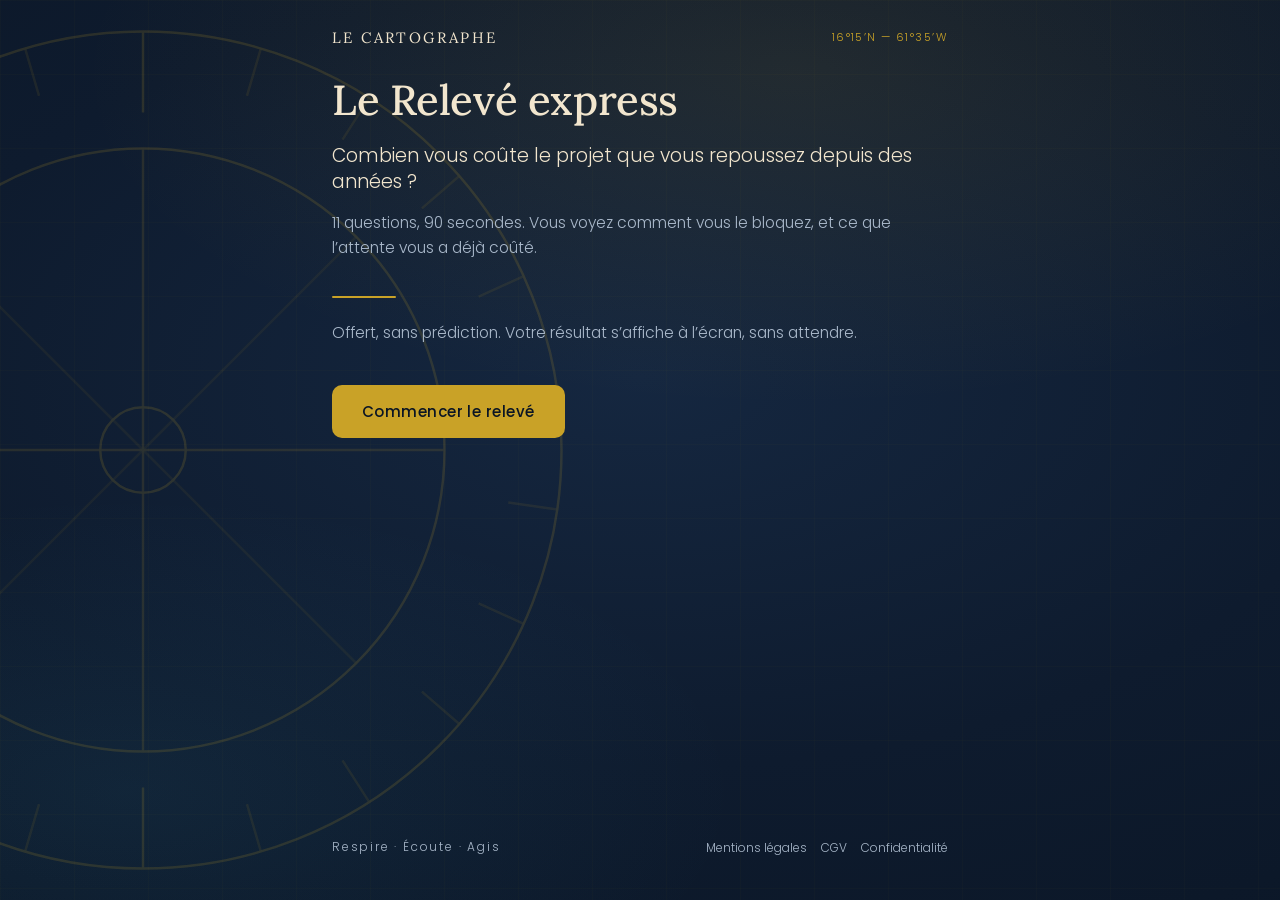
==== commit 921222d7: "Accueil : « Offert, sans prédiction » à la place de « Ça se calcule » Co-Authored-By: Claude Opus 5." ====
--- a/index.html
+++ b/index.html
@@ -247,7 +247,7 @@
     <p class="chapo" style="font-size:1.18em;color:#F2E6CE;line-height:1.4">Combien vous coûte le projet que vous repoussez depuis des années&nbsp;?</p>
     <p class="chapo">11 questions, 90 secondes. Vous voyez comment vous le bloquez, et ce que l&rsquo;attente vous a déjà coûté.</p>
     <div class="filet"></div>
-    <p class="chapo">Offert. Votre résultat s&rsquo;affiche dès la dernière réponse.</p>
+    <p class="chapo">Offert, sans prédiction. Votre résultat s&rsquo;affiche à l&rsquo;écran, sans attendre.</p>
     <div class="actions"><button class="btn" data-va="1">Commencer le relevé</button></div>
   </section>
 
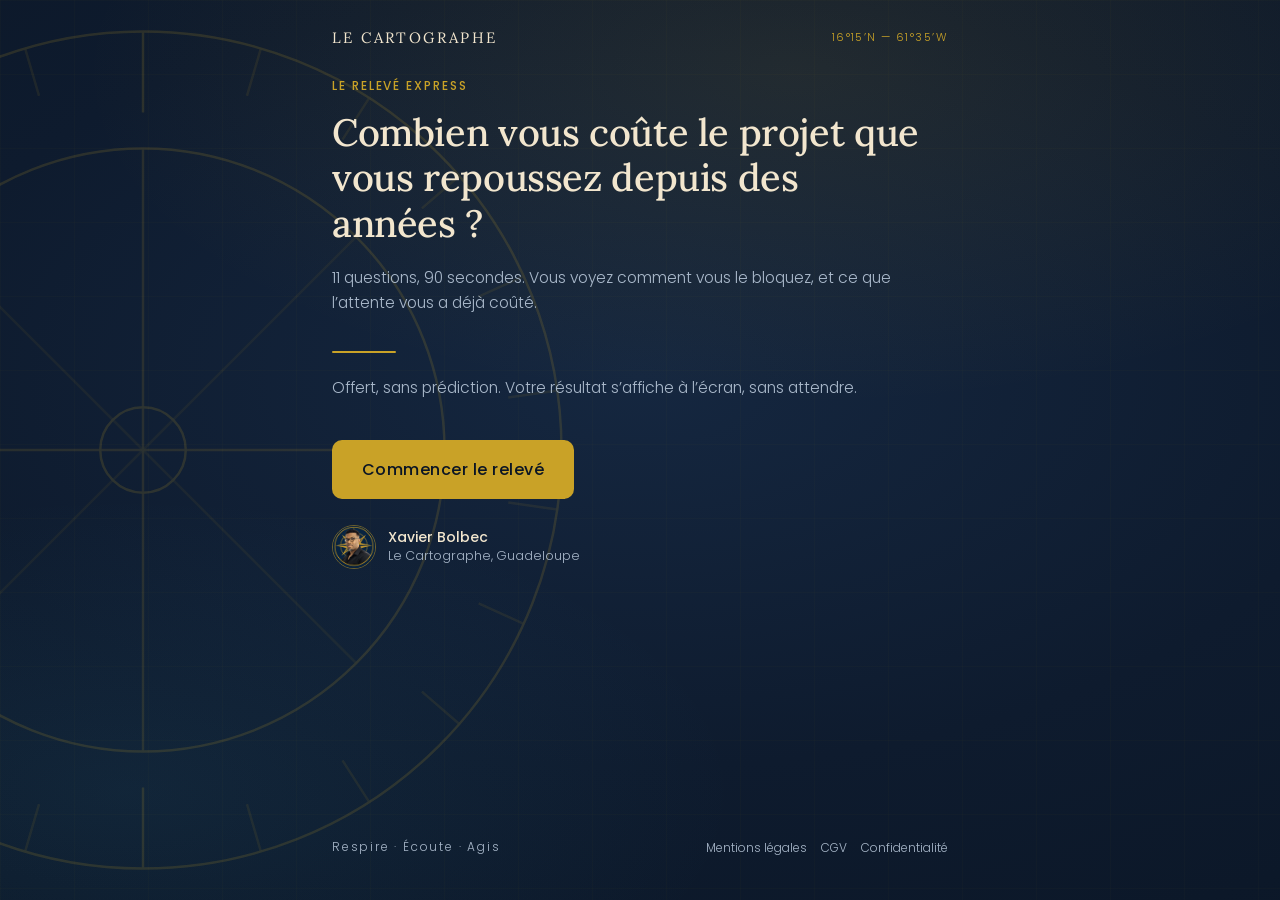
==== commit f4ff5098: "Design v5 (aperçu) : promesse en titre, signature, bouton pleine largeur, appel après le coût, texte" ====
--- a/index.html
+++ b/index.html
@@ -219,6 +219,18 @@
 .mentions a:hover{color:var(--or)}
 .sr{position:absolute;width:1px;height:1px;overflow:hidden;clip:rect(0 0 0 0);white-space:nowrap}
 #r-cout b{color:var(--or);font-weight:600}
+/* ===== design v5 : hiérarchie, lecture, confiance ===== */
+.sur-acc{font-size:12px;font-weight:500;letter-spacing:.16em;text-transform:uppercase;color:var(--or);margin-bottom:14px}
+#ecr-0 h1{font-size:clamp(27px,7.4vw,38px);line-height:1.2}
+.btn-acc{width:100%;padding:17px 30px;font-size:16px}
+@media (min-width:700px){.btn-acc{width:auto}}
+.signe-acc{display:flex;align-items:center;gap:12px;margin-top:26px}
+.signe-acc img{width:44px;height:44px;border-radius:50%;object-fit:cover;border:1px solid rgba(201,162,39,.5)}
+.signe-acc b{display:block;font-weight:500;font-size:14px;color:var(--creme);line-height:1.3}
+.signe-acc small{display:block;font-size:12.5px;color:var(--texte-doux)}
+.pan p.t,.encart p,#r-synthese p,#r-date p,#r-pourquoi p{text-align:left}
+.lien-stripe-2{margin-top:22px}
+.sous-cta{font-size:13px;color:var(--texte-doux);margin-top:10px}
 </style>
 </head>
 <body>
@@ -243,12 +255,13 @@
 
   <!-- ========== ACCUEIL ========== -->
   <section class="ecran actif" id="ecr-0">
-    <h1>Le Relevé express</h1>
-    <p class="chapo" style="font-size:1.18em;color:#F2E6CE;line-height:1.4">Combien vous coûte le projet que vous repoussez depuis des années&nbsp;?</p>
+    <div class="sur-acc">Le Relevé express</div>
+    <h1>Combien vous coûte le projet que vous repoussez depuis des années&nbsp;?</h1>
     <p class="chapo">11 questions, 90 secondes. Vous voyez comment vous le bloquez, et ce que l&rsquo;attente vous a déjà coûté.</p>
     <div class="filet"></div>
     <p class="chapo">Offert, sans prédiction. Votre résultat s&rsquo;affiche à l&rsquo;écran, sans attendre.</p>
-    <div class="actions"><button class="btn" data-va="1">Commencer le relevé</button></div>
+    <div class="actions"><button class="btn btn-acc" data-va="1">Commencer le relevé</button></div>
+    <div class="signe-acc"><img id="acc-portrait" alt="Xavier Bolbec" width="44" height="44"><span><b>Xavier Bolbec</b><small>Le Cartographe, Guadeloupe</small></span></div>
   </section>
 
   <!-- ========== QUESTIONS ========== -->
@@ -278,7 +291,7 @@
     <h2>Ce projet que vous repoussez, il touche à quoi&nbsp;?</h2>
     <div class="choix" data-q="relief">
       <button class="opt" data-v="crete">Mon travail, mon activité</button>
-      <button class="opt" data-v="faille">Quelque chose à créer : une entreprise, un livre, une œuvre</button>
+      <button class="opt" data-v="faille">Créer ce qui me ressemble : une marque, une chaîne, un livre</button>
       <button class="opt" data-v="versant">Un changement de cap : un métier, un lieu, une formation</button>
       <button class="opt" data-v="brouillard">Je n&rsquo;arrive pas encore à le nommer</button>
     </div>
@@ -408,6 +421,8 @@
         <h2 class="p-h2">Ce que l&rsquo;attente vous coûte</h2>
         <div class="encart" id="r-cout"></div>
         <p class="p-or" id="r-cout-or"></p>
+        <a class="btn btn-grand lien-stripe-2" href="https://buy.stripe.com/28EeVd0j47Sj1iIbkgb7y00">Je reçois mon Relevé</a>
+        <p class="sous-cta">397&nbsp;€, paiement unique. Reçu sous 7 jours.</p>
       </div>
     </div>
 
@@ -435,7 +450,7 @@
         <div class="compare">
           <div class="c-tete"><span></span><span>Relevé express</span><span class="c-or">Le Relevé</span></div>
           <div class="c-ligne"><span>Ce qu&rsquo;il vous dit</span><span>Comment vous bloquez</span><span class="c-or">Pourquoi vous bloquez, et par où sortir</span></div>
-          <div class="c-ligne"><span>Sur quoi il repose</span><span>11 réponses rapides</span><span class="c-or">Un questionnaire complet sur votre projet</span></div>
+          <div class="c-ligne"><span>Sur quoi il repose</span><span>11 réponses rapides</span><span class="c-or">Un questionnaire sur vous et votre projet</span></div>
           <div class="c-ligne"><span>À qui il s&rsquo;adresse</span><span>Un profil partagé avec d&rsquo;autres</span><span class="c-or">Vous seul</span></div>
           <div class="c-ligne"><span>Comment il est produit</span><span>Calculé automatiquement</span><span class="c-or">Écrit par le Cartographe</span></div>
           <div class="c-ligne"><span>Ce que vous en faites</span><span>Vous comprenez</span><span class="c-or">Vous agissez, avec un premier pas daté</span></div>
@@ -445,6 +460,12 @@
 
       <div class="bloc-s">
         <div class="sep"><i></i><svg viewBox="0 0 12 12"><path d="M6 0l1.4 4.6L12 6l-4.6 1.4L6 12l-1.4-4.6L0 6l4.6-1.4z" fill="#C9A227"/></svg><i></i></div>
+        <h2 class="p-h2">Je ne m&rsquo;occupe pas de votre projet. Je m&rsquo;occupe de vous face à votre projet.</h2>
+        <p class="t">Pas de dossier à monter, pas de démarches à faire. Une lecture de ce qui vous retient, et de la façon dont vous avancez quand vous êtes juste.</p>
+      </div>
+
+      <div class="bloc-s">
+        <div class="sep"><i></i><svg viewBox="0 0 12 12"><path d="M6 0l1.4 4.6L12 6l-4.6 1.4L6 12l-1.4-4.6L0 6l4.6-1.4z" fill="#C9A227"/></svg><i></i></div>
         <h2 class="p-h2">Ce avec quoi vous repartez</h2>
         <div class="reps"><div class="rep"><svg viewBox="0 0 10 10"><path d="M5 0l5 5-5 5-5-5z" fill="#C9A227"/></svg><div><b>Votre terrain</b><small>Où vous en êtes vraiment, et les forces sur lesquelles vous pouvez vous appuyer pour avancer.</small></div></div><div class="rep"><svg viewBox="0 0 10 10"><path d="M5 0l5 5-5 5-5-5z" fill="#C9A227"/></svg><div><b>Votre temps</b><small>Ce que la période que vous traversez rend plus facile, et ce qu&rsquo;elle rend plus lourd. De quoi caler votre premier geste au lieu de le forcer.</small></div></div><div class="rep"><svg viewBox="0 0 10 10"><path d="M5 0l5 5-5 5-5-5z" fill="#C9A227"/></svg><div><b>Votre premier geste</b><small>Un geste précis, à poser dès le lendemain, avec sa date.</small></div></div></div>
       </div>
@@ -454,7 +475,7 @@
         <h2 class="p-h2">Comment ça se déroule</h2>
         <div class="etapes">
           <div class="etape"><div class="n">1</div><div><b>Vous réservez votre Relevé</b><span>Le paiement se fait en une fois, en ligne.</span></div></div>
-          <div class="etape"><div class="n">2</div><div><b>Vous répondez au questionnaire</b><span>Il porte sur votre projet, tel que vous le vivez. Vous le remplissez à votre rythme.</span></div></div>
+          <div class="etape"><div class="n">2</div><div><b>Vous répondez au questionnaire</b><span>Il porte sur vous, et sur la façon dont vous vivez ce projet. Vous le remplissez à votre rythme.</span></div></div>
           <div class="etape"><div class="n">3</div><div><b>Votre lecture est écrite</b><span>À partir de vos réponses, de votre projet et de votre date. Rien n&rsquo;est repris d&rsquo;une autre personne.</span></div></div>
           <div class="etape"><div class="n">4</div><div><b>Vous la recevez sous 7 jours</b><span>En PDF, à votre nom&nbsp;: une page de synthèse à garder sous les yeux, puis le détail qui montre d&rsquo;où vient chaque conclusion.</span></div></div>
         </div>
@@ -471,7 +492,7 @@
         <p class="t">Je me suis formé au montage et j&rsquo;ai lancé ma propre activité. Je suis entrepreneur depuis plus de dix ans. J&rsquo;ai réalisé, tourné et monté une série devenue virale aux Antilles et en Guyane, puis achetée par France Télévisions.</p>
         <p class="t">Depuis 2021, je fais aussi tourner avec mon épouse une entreprise de nettoyage industriel. Sur le terrain, presque tous les jours. Je sais donc ce que c&rsquo;est de porter un projet à côté d&rsquo;un quotidien qui prend toute la place.</p>
         <p class="t">Le montage m&rsquo;a appris ce que j&rsquo;applique à chaque lecture&nbsp;: prendre des morceaux éparpillés et en faire une histoire qui tient debout, avec un sens et une suite.</p>
-        <p class="t">Le Cartographe réunit tout cela&nbsp;: l&rsquo;œil pour ce qui se répète, l&rsquo;expérience d&rsquo;avoir dû repartir de zéro, et l&rsquo;habitude de mener un projet jusqu&rsquo;au bout.</p>
+        <p class="t">Le Cartographe réunit tout cela&nbsp;: l&rsquo;œil pour ce qui se répète, l&rsquo;expérience d&rsquo;avoir dû repartir de zéro, et l&rsquo;habitude de voir clair quand tout se mélange.</p>
         <p class="p-or">Je ne prédis pas votre avenir.<br>Je vous aide à faire ce que j&rsquo;ai dû faire moi-même&nbsp;: repartir avec une carte.</p>
         <p class="signature">Xavier Bolbec</p>
       </div>
@@ -832,6 +853,7 @@
   const dBasc=new Date(ap.anneeRef, R.m-1, R.j);
   document.getElementById('r-bascule').textContent = 'Vous savez maintenant que vous êtes '+por.au+'. Savoir où l’on est ne dit pas par où sortir.';
   document.getElementById('lien-stripe').href = 'https://buy.stripe.com/28EeVd0j47Sj1iIbkgb7y00?prefilled_email='+encodeURIComponent(R.email);
+  document.querySelectorAll('.lien-stripe-2').forEach(a=>{a.href=document.getElementById('lien-stripe').href;});
   document.getElementById('f-titre').textContent = 'Le Relevé de '+R.prenom;
   document.getElementById('f-projet').textContent = R.phrase ? '« '+R.phrase+' »' : 'Votre projet, '+por.au;
 
@@ -862,5 +884,6 @@
   }
 });
 </script>
+<script>(function(){var p=document.querySelector('.portrait'),a=document.getElementById('acc-portrait');if(p&&a)a.src=p.src;})();</script>
 </body>
 </html>
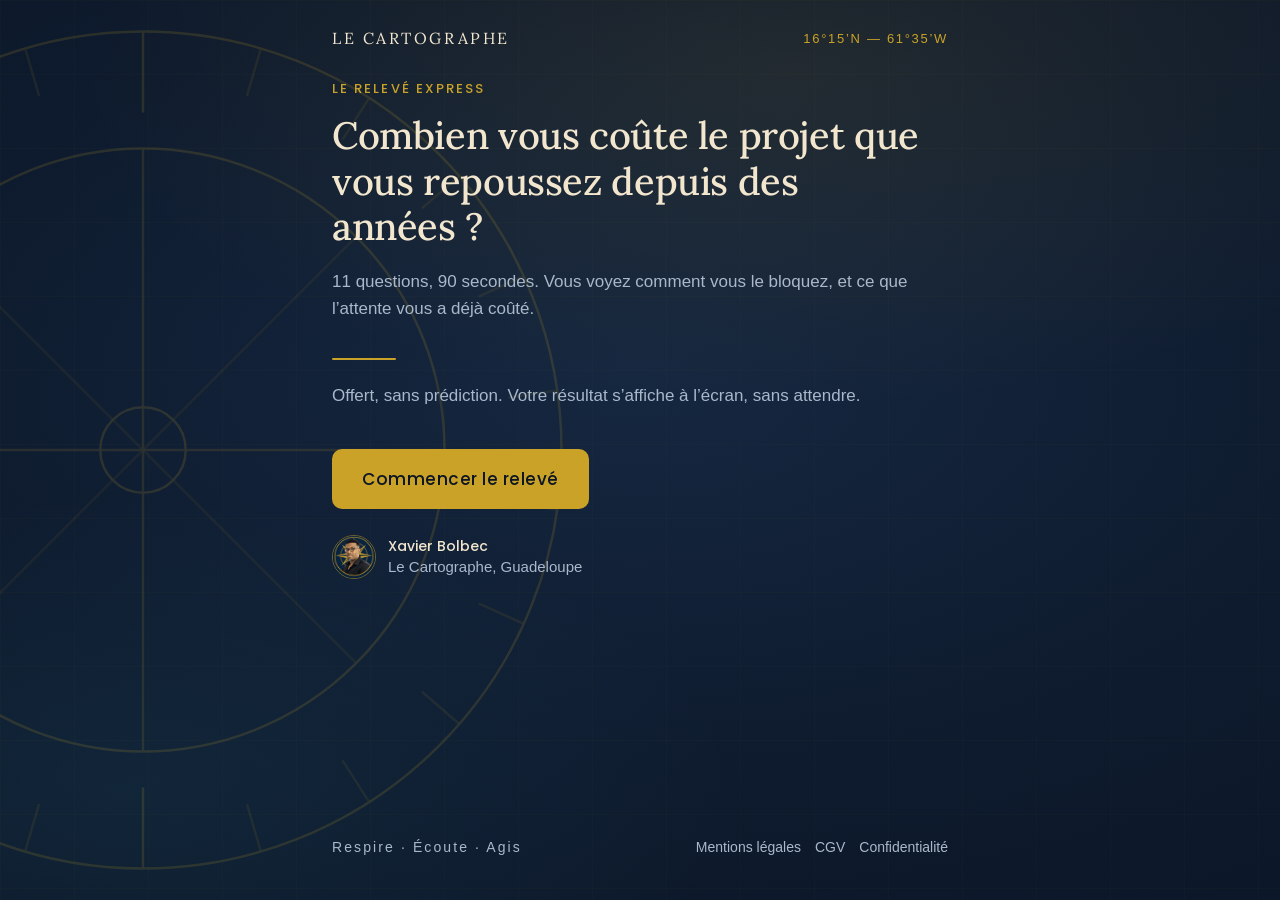
==== commit c069cc4e: "Lisibilité sur téléphone : texte plus grand, panneaux pleine largeur, ponctuation insécable Co-Autho" ====
--- a/index.html
+++ b/index.html
@@ -191,6 +191,12 @@
 .c-tete{background:#182B46;font-weight:500;color:var(--creme)}
 .c-ligne{border-top:1px solid rgba(242,230,206,.09)}
 .c-ligne span:first-child{color:var(--texte-doux)}
+@media (max-width:420px){
+  .c-tete{grid-template-columns:1fr 1fr}.c-tete span:first-child{display:none}
+  .c-ligne{grid-template-columns:1fr 1fr}
+  .c-ligne span:first-child{grid-column:1/-1;border-right:none;padding:9px 11px 0;font-size:11.5px;letter-spacing:.08em;text-transform:uppercase}
+  .c-ligne span{padding:6px 11px 11px}
+}
 .c-or{background:rgba(201,162,39,.1);color:var(--creme)}
 .c-tete .c-or{color:var(--or-clair)}
 .etapes{text-align:left;margin-top:6px}
@@ -202,6 +208,8 @@
 .signature{font-family:var(--serif);font-style:italic;font-size:19px;color:var(--or-clair);margin-top:8px}
 .offre-titre{font-family:var(--serif);font-style:italic;font-size:clamp(26px,7vw,31px);line-height:1.2;color:var(--or-clair);margin-bottom:10px}
 .offre-sous{font-family:var(--serif);font-style:italic;font-size:16px;line-height:1.55;color:var(--texte);margin-bottom:10px}
+.vos-reps{margin-top:26px}.vos-reps summary{cursor:pointer;font-family:Poppins,sans-serif;font-size:14px;letter-spacing:.04em;color:var(--or,#C9A227);padding:10px 0;list-style-position:inside}.vos-reps .reps{margin-top:12px}
+.calc{display:block;font-size:13px;line-height:1.55;opacity:.75;font-style:italic}
 .offre-lieu{font-size:14px;color:var(--texte-doux);margin-bottom:22px}
 .prix3{font-family:var(--serif);font-size:42px;color:var(--creme);line-height:1;margin-bottom:6px}
 .prix-sous{font-size:13px;color:var(--texte-doux);margin-bottom:22px}
@@ -232,6 +240,7 @@
 .lien-stripe-2{margin-top:22px}
 .sous-cta{font-size:13px;color:var(--texte-doux);margin-top:10px}
 </style>
+<link rel="stylesheet" href="/lisibilite.css">
 </head>
 <body>
 <div class="grille" aria-hidden="true"></div>
@@ -373,15 +382,15 @@
   </section>
 
   <section class="ecran" id="ecr-9">
-    <h2>Où vous envoyer le relevé&nbsp;?</h2>
-    <p class="chapo">Le relevé s&rsquo;affiche tout de suite. L&rsquo;adresse sert à vous l&rsquo;envoyer, et à rien d&rsquo;autre.</p>
+    <h2>Où vous envoyer votre résultat&nbsp;?</h2>
+    <p class="chapo">Votre résultat s&rsquo;affiche tout de suite. L&rsquo;adresse sert à vous l&rsquo;envoyer, puis à quelques messages sur ce projet. Un clic suffit pour ne plus les recevoir.</p>
     <label class="lab" for="email">Adresse électronique</label>
     <input id="email" type="email" autocomplete="email" inputmode="email" enterkeyhint="done" placeholder="vous@exemple.fr">
     <label class="case"><input type="checkbox" id="rgpd">
       <span>J&rsquo;accepte de recevoir mon relevé et les messages du Cartographe. Je peux me désinscrire à tout moment. <a href="/confidentialite.html">Politique de confidentialité</a></span></label>
     <p class="err" id="err-9"></p>
     <p class="note" style="margin-top:6px">Le Relevé express est réservé aux personnes majeures.</p>
-    <div class="actions"><button class="btn" id="btn-final">Afficher mon relevé</button>
+    <div class="actions"><button class="btn" id="btn-final">Afficher mon résultat</button>
       <button class="lien-retour" data-va="10">Retour</button></div>
   </section>
 
@@ -400,8 +409,8 @@
       <div class="bloc-s">
         <div class="sep"><i></i><svg viewBox="0 0 12 12"><path d="M6 0l1.4 4.6L12 6l-4.6 1.4L6 12l-1.4-4.6L0 6l4.6-1.4z" fill="#C9A227"/></svg><i></i></div>
         <h2 class="p-h2">Ce que vos réponses révèlent</h2>
-        <div class="reps" id="r-reps"></div>
         <div id="r-synthese"></div>
+        <details class="vos-reps"><summary>Revoir vos réponses</summary><div class="reps" id="r-reps"></div></details>
       </div>
 
       <div class="bloc-s">
@@ -422,7 +431,7 @@
         <div class="encart" id="r-cout"></div>
         <p class="p-or" id="r-cout-or"></p>
         <a class="btn btn-grand lien-stripe-2" href="https://buy.stripe.com/28EeVd0j47Sj1iIbkgb7y00">Je reçois mon Relevé</a>
-        <p class="sous-cta">397&nbsp;€, paiement unique. Reçu sous 7 jours.</p>
+        <p class="sous-cta">397&nbsp;€, paiement unique. Reçu sous 7 jours après votre questionnaire.</p>
       </div>
     </div>
 
@@ -487,12 +496,12 @@
         <div class="sep"><i></i><svg viewBox="0 0 12 12"><path d="M6 0l1.4 4.6L12 6l-4.6 1.4L6 12l-1.4-4.6L0 6l4.6-1.4z" fill="#C9A227"/></svg><i></i></div>
         <img class="portrait" src="[data-uri]" alt="Xavier Bolbec, Le Cartographe" width="140" height="140">
         <h2 class="p-h2">Qui suis-je&nbsp;?</h2>
-        <p class="t">Depuis tout petit, je compte. Les dalles du carrelage en marchant, puis les chiffres qui reviennent partout autour de moi. Repérer ce qui se répète, c&rsquo;est ce que je sais faire de mieux.</p>
-        <p class="t">En 2013, l&rsquo;entreprise où je travaillais depuis dix ans a fermé. Du jour au lendemain, il a fallu décider de la suite. Sans plan, sans carte.</p>
-        <p class="t">Je me suis formé au montage et j&rsquo;ai lancé ma propre activité. Je suis entrepreneur depuis plus de dix ans. J&rsquo;ai réalisé, tourné et monté une série devenue virale aux Antilles et en Guyane, puis achetée par France Télévisions.</p>
-        <p class="t">Depuis 2021, je fais aussi tourner avec mon épouse une entreprise de nettoyage industriel. Sur le terrain, presque tous les jours. Je sais donc ce que c&rsquo;est de porter un projet à côté d&rsquo;un quotidien qui prend toute la place.</p>
-        <p class="t">Le montage m&rsquo;a appris ce que j&rsquo;applique à chaque lecture&nbsp;: prendre des morceaux éparpillés et en faire une histoire qui tient debout, avec un sens et une suite.</p>
-        <p class="t">Le Cartographe réunit tout cela&nbsp;: l&rsquo;œil pour ce qui se répète, l&rsquo;expérience d&rsquo;avoir dû repartir de zéro, et l&rsquo;habitude de voir clair quand tout se mélange.</p>
+        <p class="t">En 2007, je poste ma première vidéo. Pendant six ans, la vidéo reste ce que je fais à côté. Mon vrai travail, c&rsquo;est l&rsquo;entreprise où je suis salarié depuis 2003.</p>
+        <p class="t">En 2013, elle ferme. Du jour au lendemain, il n&rsquo;y a plus rien à côté duquel garder la vidéo en attente.</p>
+        <p class="t">Je me forme au montage pendant deux ans. En 2015, je décide d&rsquo;en faire mon métier. Le projet que je gardais de côté depuis huit ans devient mon travail.</p>
+        <p class="t">Ensuite, j&rsquo;ai réalisé, tourné et monté une série devenue virale aux Antilles et en Guyane, puis achetée par France Télévisions. Et depuis 2021, je fais tourner avec mon épouse une entreprise de nettoyage industriel, sur le terrain presque tous les jours. Porter un projet à côté d&rsquo;un quotidien qui prend toute la place, je connais.</p>
+        <p class="t">Depuis tout petit, je compte&nbsp;: les dalles du carrelage, puis les chiffres qui reviennent partout. Le montage m&rsquo;a appris le reste&nbsp;: prendre des morceaux éparpillés et en faire une histoire qui tient debout, avec une suite.</p>
+        <p class="t">Moi, il a fallu qu&rsquo;une porte se ferme pour que je démarre. Vous n&rsquo;êtes pas obligé d&rsquo;attendre la vôtre.</p>
         <p class="p-or">Je ne prédis pas votre avenir.<br>Je vous aide à faire ce que j&rsquo;ai dû faire moi-même&nbsp;: repartir avec une carte.</p>
         <p class="signature">Xavier Bolbec</p>
       </div>
@@ -502,8 +511,8 @@
       <div class="carte-int">
         <div class="sur-titre">Votre prochaine étape</div>
         <h2 class="offre-titre">Le Relevé</h2>
-        <p class="offre-sous">Dans 7 jours, vous savez ce qui bloque ce projet, et le geste précis à poser dès le lendemain. Une lecture écrite pour vous seul.</p>
-        <p class="offre-lieu">Réalisé à distance, reçu sous 7 jours</p>
+        <p class="offre-sous">Sept jours après votre questionnaire, vous savez ce qui bloque ce projet, et le geste précis à poser dès le lendemain. Une lecture écrite pour vous seul.</p>
+        <p class="offre-lieu">Réalisé à distance, reçu sous 7 jours après votre questionnaire</p>
         <div class="prix3">397&nbsp;€</div>
         <div class="prix-sous">Paiement unique, sans abonnement</div>
         <a class="btn btn-grand" id="lien-stripe" href="https://buy.stripe.com/28EeVd0j47Sj1iIbkgb7y00">Je reçois mon Relevé</a>
@@ -525,7 +534,7 @@
       <p class="avert">Le Cartographe est un accompagnement à la décision. Il ne prédit pas l&rsquo;avenir, ne constitue ni un soin médical ni un suivi psychologique, et ne garantit aucun résultat financier. Il ne traite ni de santé ni de vie sentimentale. Réservé aux personnes majeures.</p>
     </div>
 
-    <p class="envoi" id="r-envoi">Votre relevé part à l&rsquo;instant sur votre adresse.</p>
+    <p class="envoi" id="r-envoi">Votre résultat part à l&rsquo;instant sur votre adresse.</p>
   </section>
 
   <footer>
@@ -558,7 +567,7 @@
   passe:{nom:'Le Demi-tour', au:'au Demi\u2011tour',
     def:'Vous partez vite, puis vous revenez sur vos pas. Le projet démarre souvent. Il ne s\u2019installe jamais.',
     symptome:'vous vous lancez, puis vous faites marche arrière', faux:'de l\u2019inconstance',
-    pourquoi:['Vous avez déjà recommencé. Plusieurs fois.','Et à chaque fois, ça s’arrête au même endroit. Ce n’est pas un hasard : tant que vous ne savez pas ce qui vous fait reculer, vous repartirez pour vous arrêter au même endroit.','Seul, on ne voit pas son propre schéma, parce qu’on est dedans. Quelqu’un de l’extérieur, lui, le voit.']},
+    pourquoi:['Vous avez déjà recommencé. Plusieurs fois.','Et chaque fois, ça s’arrête au même endroit. Tant que vous ne savez pas ce qui vous fait reculer, vous repartirez pour vous arrêter là encore.','Seul, on ne voit pas son propre schéma, parce qu’on est dedans. Quelqu’un de l’extérieur, lui, le voit.']},
   gue:{nom:'Le Rond-point', au:'au Rond\u2011point',
     def:'Vous tournez autour du projet sans jamais prendre de sortie. Chaque matin, la même question revient.',
     symptome:'vous y pensez sans arrêt, sans jamais trancher', faux:'de l\u2019indécision',
@@ -566,11 +575,11 @@
   col:{nom:'Le Feu rouge', au:'au Feu\u00a0rouge',
     def:'Vous êtes prêt à passer. Vous attendez que quelqu\u2019un vous donne le vert.',
     symptome:'vous attendez un avis, un signe, une validation', faux:'un manque de confiance',
-    pourquoi:['Vous avez déjà demandé conseil. Plusieurs fois, sans doute.','Le problème, c’est que chaque avis vous fait douter un peu plus. Vous attendez un oui, et personne autour de vous ne peut le dire à votre place.','Ce qu’il vous faut, ce n’est pas un avis de plus. C’est de savoir ce que vous, vous voulez. Une fois que c’est clair, vous n’avez plus besoin d’attendre personne.']},
+    pourquoi:['Vous avez déjà demandé conseil. Plusieurs fois, sans doute.','Le problème, c’est que chaque avis vous fait douter un peu plus. Vous attendez un oui, et personne autour de vous ne peut le dire à votre place.','Il vous faut savoir ce que vous, vous voulez. Une fois que c’est clair, vous n’avez plus besoin d’attendre personne.']},
   seuil:{nom:'Le Pied du mur', au:'au Pied du\u00a0mur',
     def:'Vous savez ce qu\u2019il faut faire. Le premier geste, lui, ne vient pas.',
     symptome:'vous savez ce qu\u2019il faut faire, mais vous ne démarrez pas', faux:'un manque de courage',
-    pourquoi:['Vous savez quoi faire. Vous avez peut-être même un plan.','Mais un plan de plus ne changera rien. Le problème n’est pas de savoir, c’est de commencer.','Ce qui aide, c’est un premier geste tout petit, avec une date, et quelqu’un à qui vous l’avez dit. Seul, on trouve toujours une bonne raison de remettre à demain.']}
+    pourquoi:['Vous savez quoi faire. Vous avez peut-être même un plan.','Un plan de plus n’y changera rien : vous savez déjà quoi faire. Ce qui manque, c’est le démarrage.','Ce qui aide, c’est un premier geste tout petit, avec une date, et quelqu’un à qui vous l’avez dit. Seul, on trouve toujours une bonne raison de remettre à demain.']}
 };
 
 const QUESTIONS={
@@ -592,7 +601,7 @@
     regard:'Vous ne cherchez pas la bonne option, vous cherchez celle qu’on ne pourra pas vous reprocher. Elle n’existe pas, d’où la boucle.',
     chemin:'Vous comparez des destinations sans savoir à quoi ressemble le premier pas de chacune. On ne tranche pas entre deux brouillards.',
     exigence:'Tant que rien n’est choisi, rien ne peut être raté. La réflexion est devenue l’endroit où le projet reste parfait.',
-    priorite:'Vous tranchez vite pour tout le reste. Ce projet est le seul que vous laissez attendre une décision sans date.'},
+    priorite:'Ce projet attend une décision qui n’a pas de date. Les urgences, elles, en ont toutes une.'},
   col:{
     regard:'Ce feu vert est une permission. Personne ne vous la donnera, parce que personne ne sait que vous l’attendez.',
     chemin:'Vous attendez qu’on vous montre la route, et vous appelez cette attente de la prudence.',
@@ -604,6 +613,13 @@
     exigence:'Vous savez déjà que la première version sera imparfaite. C’est elle que vous évitez, pas le projet.',
     priorite:'Vous ne manquez ni de clarté ni d’envie. Le projet perd simplement chaque arbitrage face à ce qui crie plus fort.'}
 };
+/* projet pas encore nommé : ce qui change dans le résultat */
+const BROUILLARD={
+  def:{seuil:'Vous sentez qu\u2019il faut bouger. Le premier geste, lui, ne vient pas.'},
+  cause:{seuil:{chemin:'Vous ne voyez pas encore la destination. Sans elle, aucun premier geste ne paraît le bon, alors aucun ne vient.'}},
+  pourquoi:{seuil:['Vous sentez que quelque chose doit changer, sans pouvoir encore dire quoi.','En y pensant seul, on compare des idées floues entre elles, et la comparaison tourne en rond.','Ce qui aide, c\u2019est un regard extérieur sur ce que vous faites déjà, puis un premier geste tout petit, avec une date.']},
+  synthese:'Et ce projet n\u2019a pas encore de nom. C\u2019est fréquent à ce stade. C\u2019est aussi ce qui alourdit le reste&nbsp;: on ne démarre pas, on ne tranche pas, on ne demande pas d\u2019avis sur quelque chose de flou.'
+};
 const BONNE={passe:'Bonne nouvelle : vous savez démarrer. C’est la moitié du chemin.',gue:'Bonne nouvelle : un rond-point a toujours une sortie.',col:'Bonne nouvelle : le feu peut passer au vert sans attendre personne.',seuil:'Bonne nouvelle : devant un mur, on sait déjà où l’on est.'};
 const DUREE_COURTE_FICHE={court:'moins d\u2019un an',moyen:'1 à 3 ans',long:'3 à 10 ans',tres_long:'plus de 10 ans'};
 const DUREE_COURTE={court:'moins d’un an',moyen:'un à trois ans',long:'trois à dix ans',tres_long:'plus longtemps que vous ne voulez l’admettre'};
@@ -631,6 +647,7 @@
 const ANS_MIN={court:0,moyen:1,long:3,tres_long:3};
 const REVENU_MIN={r200:200,r500:500,r2000:2000};
 const NOMBRES=['zéro','un','deux','trois','quatre','cinq','six','sept','huit','neuf','dix','onze','douze','treize','quatorze','quinze'];
+const SOURCE_VISITE=((new URLSearchParams(location.search).get('src')||'direct').toLowerCase().replace(/[^a-z0-9_-]/g,'').slice(0,40))||'direct';
 function euros(n){return n.toLocaleString('fr-FR').replace(/\s/g,'\u00a0')+'\u00a0€';}
 function coutAttente(){
   const auj=new Date(); let age=auj.getFullYear()-R.a;
@@ -646,15 +663,16 @@
   }
   L.push('Vous avez '+age+' ans. Si rien ne change, à '+ageH+' ans, ce projet aura au moins '+NOMBRES[projetH]+' ans et sera exactement là où il est ce soir.'
     +(pm?' Ce qu’il ne vous aura pas rapporté dépassera alors <b>'+euros(pm*12*projetH)+'</b>.':''));
+  if(pm) L.push('<small class="calc">Le calcul prend le bas de la fourchette que vous avez choisie, chaque mois, à partir d’aujourd’hui. C’est une estimation, pas une promesse.</small>');
   return L.map(t=>'<p>'+t+'</p>').join('');
 }
 function verdict(duree,enjeu){
   const longue = (duree==='long' || duree==='tres_long');
   if(enjeu==='evite')
-    return '« Je ne veux pas y penser » n\u2019est pas une réponse sur l\u2019avenir. C\u2019est une mesure du présent&nbsp;: on n\u2019évite que ce qu\u2019on a déjà évalué.';
+    return '« Je ne veux pas y penser » dit déjà quelque chose&nbsp;: on n\u2019évite que ce qu\u2019on a déjà évalué, et trouvé lourd.';
   if(enjeu==='casse')
     return longue
-      ? 'Un projet porté depuis des années et que l\u2019on s\u2019apprête à abandonner n\u2019attend pas votre décision&nbsp;: il attend l\u2019usure. Toute la différence tient dans qui choisit la date.'
+      ? 'Un projet porté depuis des années, et que l\u2019on s\u2019apprête à abandonner, finit par s\u2019user tout seul. Reste à savoir qui choisit la date&nbsp;: vous, ou l\u2019usure.'
       : 'Un projet encore récent que vous pensez déjà abandonner&nbsp;: c\u2019est le seul moment où la décision vous appartient encore entièrement.';
   if(enjeu==='couteux')
     return '« Je le regretterai, mais je ferai avec » est la phrase la plus chère du relevé&nbsp;: elle transforme un projet en regret par abonnement.';
@@ -667,11 +685,11 @@
 const ANNEES_QUI_POUSSENT=[1,3,5,8];
 const MOUVEMENTS={
   rien:{
-    concordance:'Vous dites que rien n’a bougé ces douze derniers mois. Ça colle avec votre année : elle ne pousse pas à bouger. Ce n’est pas de la paresse, c’est son rythme.',
+    concordance:'Vous dites que rien n’a bougé ces douze derniers mois. Ça colle avec votre année : elle ne pousse pas à bouger. C’est son rythme.',
     dissonance:'Vous dites que rien n’a bougé ces douze derniers mois. Pourtant, votre année pousse à avancer. Soit quelque chose a bougé sans que vous le remarquiez, soit vous vous retenez.'
   },
   trop:{
-    concordance:'Vous dites que beaucoup de choses ont changé, et trop vite. Ça colle avec votre année : elle va vite. Ce n’est pas votre faute. La vraie question, c’est ce que vous voulez garder.',
+    concordance:'Vous dites que beaucoup de choses ont changé, et trop vite. Ça colle avec votre année : elle va vite. Reste à choisir ce que vous voulez garder.',
     dissonance:'Vous dites que beaucoup de choses ont changé, et trop vite. Pourtant, votre année est plutôt calme. Cette vitesse vient donc d’ailleurs : vous suivez peut-être le rythme de quelqu’un d’autre.'
   },
   arret:{
@@ -680,7 +698,7 @@
   },
   debut:{
     concordance:'Vous avez commencé quelque chose cette année. Ça colle avec votre année : elle pousse à commencer. Vous allez dans le bon sens.',
-    dissonance:'Vous avez commencé quelque chose cette année, alors que votre année pousse plutôt à finir. Ce n’est pas une erreur, mais ça explique pourquoi les choses démarrent plus lentement que prévu.'
+    dissonance:'Vous avez commencé quelque chose cette année, alors que votre année pousse plutôt à finir. Cela explique pourquoi les choses démarrent plus lentement que prévu.'
   }
 };
 function calendrier(mouvement,valeurAnnee,nature){
@@ -708,14 +726,14 @@
 
 /* ============ annee personnelle ============ */
 const AP={
-  1:{annee:'une année pour commencer', nature:'ouverture', vrai:'une période de ouverture ne consolide pas : elle amorce, et l\u2019amorce est toujours mal assurée'},
+  1:{annee:'une année pour commencer', nature:'ouverture', vrai:'une période d\u2019ouverture ne consolide pas : elle amorce, et l\u2019amorce est toujours mal assurée'},
   2:{annee:'une année pour prendre son temps', nature:'lenteur',   vrai:'une période de lenteur ne se force pas : elle mûrit, et le mûrissement ressemble beaucoup à l\u2019immobilité'},
   3:{annee:'une année où l’on part dans plusieurs directions', nature:'dispersion',vrai:'une période de dispersion ouvre plusieurs directions à la fois : le doute y est un effet du nombre, pas du jugement'},
   4:{annee:'une année pour construire', nature:'travail',   vrai:'une période de travail demande de poser des fondations, et poser des fondations ne produit rien de visible pendant longtemps'},
   5:{annee:'une année de changements', nature:'mouvement', vrai:'une période de mouvement pousse au déplacement : rester en place y devient réellement coûteux'},
   6:{annee:'une année où l’on s’occupe beaucoup des autres', nature:'charge',    vrai:'une période de charge ramène vers les autres, et ce qui vous appartient en propre y devient difficile à distinguer'},
   7:{annee:'une année pour prendre du recul', nature:'retrait',   vrai:'une période de retrait demande du recul, et le recul se confond aisément avec le blocage'},
-  8:{annee:'une année où l’on s’engage pour de bon', nature:'engagement',vrai:'une période de engagement met des enjeux réels sur la table : l\u2019hésitation y est proportionnelle à ce qui est en jeu'},
+  8:{annee:'une année où l’on s’engage pour de bon', nature:'engagement',vrai:'une période d\u2019engagement met des enjeux réels sur la table : l\u2019hésitation y est proportionnelle à ce qui est en jeu'},
   9:{annee:'une année pour terminer', nature:'fin',       vrai:'une période de fin ne se démarre pas : elle se termine, et on ne tranche pas de la même manière selon qu\u2019on ouvre ou qu\u2019on solde'}
 };
 
@@ -784,7 +802,7 @@
     const auj=new Date(); let age=auj.getFullYear()-a; const ecart=(auj.getMonth()+1)-m;
     if(ecart<0 || (ecart===0 && auj.getDate()<j)) age--;
     if(age<18){
-      document.getElementById('err-2').textContent='Le relevé est réservé aux personnes majeures.';
+      document.getElementById('err-2').textContent='Le Relevé express est réservé aux personnes majeures.';
       return false;
     }
     R.j=j; R.m=m; R.a=a; return true;
@@ -820,12 +838,13 @@
   const sg=signe(R.j,R.m);
   const rel=RELIEFS[R.relief], por=PORTES[R.porte];
   const apd=AP[ap.valeur]||AP[9];
+  const flou=(R.relief==='brouillard');
 
   document.getElementById('r-carte').innerHTML = COURBES + CARTES[R.porte];
   document.getElementById('r-sur').textContent = 'Votre résultat : '+por.nom;
   document.getElementById('r-it').textContent = R.prenom+', voici où vous en êtes.';
   document.getElementById('r-titre').textContent = 'Vous êtes '+por.au;
-  document.getElementById('r-porte').textContent = por.def;
+  document.getElementById('r-porte').textContent = (flou && BROUILLARD.def[R.porte]) || por.def;
   document.getElementById('r-bonne').textContent = BONNE[R.porte];
 
   const D='<svg viewBox="0 0 10 10"><path d="M5 0l5 5-5 5-5-5z" fill="#C9A227"/></svg>';
@@ -834,8 +853,9 @@
     + (R.phrase ? '<div class="rep">'+D+'<div><b>Votre projet, dans vos mots</b><small>« '+echap(R.phrase)+' »</small></div></div>' : '');
   document.getElementById('r-synthese').innerHTML =
     '<p class="t">Vos réponses montrent un projet que vous portez depuis '+(DUREE_COURTE[R.duree]||'longtemps')+', et une façon précise de le laisser en suspens&nbsp;: '+por.symptome+'.</p>'+
+    (flou ? '<p class="t">'+BROUILLARD.synthese+'</p>' : '')+
     (CAUSES[R.porte]&&CAUSES[R.porte][R.cause]
-      ? '<p class="t" style="margin-top:22px"><b>Ce que vous n’avez pas dit</b></p><p class="p-or">'+CAUSES[R.porte][R.cause]+'</p>'
+      ? '<p class="t" style="margin-top:22px"><b>Ce que vous n’avez pas dit</b></p><p class="p-or">'+((flou && BROUILLARD.cause[R.porte] && BROUILLARD.cause[R.porte][R.cause]) || CAUSES[R.porte][R.cause])+'</p>'
       : '<p class="t">Ce n’est peut-être pas '+por.faux+'. C’est qu’'+apd.vrai+'.</p>');
 
   document.getElementById('r-date').innerHTML =
@@ -843,7 +863,7 @@
     '<p class="t">Cette année, pour vous, c’est '+apd.annee+'. '+calendrier(R.mouvement, ap.valeur, apd.nature)+'</p>'+
     '<p class="p-or">Il n’y a rien de cassé chez vous. Il y a juste un rythme que personne ne vous a jamais montré.</p>';
 
-  document.getElementById('r-pourquoi').innerHTML = por.pourquoi.map(t=>'<p class="t">'+t+'</p>').join('')+'<p class="p-or">Vous n’avez jamais eu à tout porter seul.</p><p class="t">C’est mon travail dans Le Relevé : regarder de l’extérieur ce que vous ne pouvez pas voir de l’intérieur, et vous donner le premier geste.</p>';
+  document.getElementById('r-pourquoi').innerHTML = ((flou && BROUILLARD.pourquoi[R.porte]) || por.pourquoi).map(t=>'<p class="t">'+t+'</p>').join('')+'<p class="p-or">Vous n’avez pas à le porter seul.</p><p class="t">C’est mon travail dans Le Relevé : regarder de l’extérieur ce que vous ne pouvez pas voir de l’intérieur, et vous donner le premier geste.</p>';
 
   document.getElementById('r-cout').innerHTML =
     coutAttente()+'<p>'+verdict(R.duree,R.enjeu)+'</p>';
@@ -855,7 +875,11 @@
   document.getElementById('lien-stripe').href = 'https://buy.stripe.com/28EeVd0j47Sj1iIbkgb7y00?prefilled_email='+encodeURIComponent(R.email);
   document.querySelectorAll('.lien-stripe-2').forEach(a=>{a.href=document.getElementById('lien-stripe').href;});
   document.getElementById('f-titre').textContent = 'Le Relevé de '+R.prenom;
-  document.getElementById('f-projet').textContent = R.phrase ? '« '+R.phrase+' »' : 'Votre projet, '+por.au;
+  document.getElementById('lien-calendly').href = '/escale?'+new URLSearchParams({
+    prenom:R.prenom, email:R.email, profil:por.nom, cause:(QUESTIONS.cause[1][R.cause]||''),
+    duree:(QUESTIONS.duree[1][R.duree]||''), revenu:(QUESTIONS.revenu[1][R.revenu]||''), projet:(R.phrase||'')
+  }).toString();
+  document.getElementById('f-projet').textContent = R.phrase ? '« '+R.phrase+' »' : (flou ? 'Le projet qui n\u2019a pas encore de nom' : 'Votre projet, '+por.au);
 
   aller(0);
   document.querySelectorAll('.ecran').forEach(x=>x.classList.remove('actif'));
@@ -868,7 +892,7 @@
     const rep = await fetch('/.netlify/functions/subscribe',{
       method:'POST', headers:{'Content-Type':'application/json'},
       body: JSON.stringify({
-        email:R.email, PRENOM:R.prenom,
+        email:R.email, PRENOM:R.prenom, SOURCE:SOURCE_VISITE,
         DATE_NAISSANCE: R.a+'-'+String(R.m).padStart(2,'0')+'-'+String(R.j).padStart(2,'0'),
         CHEMIN_VIE:cv, ANNEE_PERSO:ap.valeur,
         DATE_BASCULE: dBasc.getFullYear()+'-'+String(R.m).padStart(2,'0')+'-'+String(R.j).padStart(2,'0'),
@@ -877,10 +901,10 @@
       })
     });
     document.getElementById('r-envoi').textContent = rep.ok
-      ? 'Votre relevé part à l\u2019instant sur '+R.email+'.'
-      : 'Le relevé est affiché, mais l\u2019envoi n\u2019a pas abouti. Réessayez plus tard, ou écrivez-moi.';
+      ? 'Votre résultat part à l\u2019instant sur '+R.email+'.'
+      : 'Votre résultat est affiché, mais l\u2019envoi n\u2019a pas abouti. Réessayez plus tard, ou écrivez-moi.';
   }catch(err){
-    document.getElementById('r-envoi').textContent = 'Le relevé est affiché, mais l\u2019envoi n\u2019a pas abouti.';
+    document.getElementById('r-envoi').textContent = 'Votre résultat est affiché, mais l\u2019envoi n\u2019a pas abouti.';
   }
 });
 </script>
--- a/lisibilite.css
+++ b/lisibilite.css
@@ -0,0 +1,54 @@
+/* Lisibilité sur téléphone (octobre 2026)
+   Chargée en dernier sur chaque page : texte plus grand et plus net,
+   panneaux qui occupent toute la largeur de l'écran. */
+
+body{font-weight:400 !important}
+
+/* Texte courant : jamais sous 17 px */
+p, li, .opt, .choix label, .chapo, .pan p.t, .bloc p, .encart p,
+.etapes span, .etape span, .coche, .case, .carte li, .encadre p,
+.formulaire, .formulaire p, .rep b, .etape b, .etapes b{
+  font-size:17px !important; line-height:1.6 !important}
+.opt, .choix label{font-weight:400 !important; padding:17px 16px !important}
+
+/* Phrases d'appui en italique */
+.p-it, .p-def, .p-or, .offre-sous, .garantie3, .intro, .it, .signature{
+  font-size:18px !important}
+
+/* Questions et champs */
+label.q, .q, .champ label.q{font-size:19px !important}
+input, textarea, select{font-size:17px !important; font-weight:400 !important}
+
+/* Petits textes : lisibles sans zoomer */
+.aide, .note, .mention, .conditions, .prix-sous, .sous-cta, .offre-lieu,
+.envoi, .bornes, .calc, .signe-acc small, .rep small, .enreg, .maj,
+.signe small, .err{font-size:15px !important; line-height:1.55 !important}
+.avert, .devise, footer a, .mentions a{font-size:14px !important}
+label.lab, .sur, .sur-titre, .sur-acc, .etape-num, .bloc .titre, .duree,
+.jeton, .progression .info, .coord, .etape, .reperes, .oblig{
+  font-size:13px !important}
+.marque{font-size:16px !important}
+.compare{font-size:15px !important}
+
+/* Boutons : grands et faciles à toucher */
+.btn{font-size:17px !important; min-height:54px}
+.btn-grand, .btn-contour{font-size:16px !important}
+
+@media (max-width:600px){
+  .enveloppe{padding-left:14px !important; padding-right:14px !important}
+  header{margin-bottom:22px !important}
+
+  /* Les panneaux prennent toute la largeur de l'écran */
+  .pan{margin:0 -14px 14px !important; border-left:0 !important; border-right:0 !important;
+       border-radius:0 !important; padding:32px 18px 28px !important}
+  /* Un cadre dans un cadre mange la largeur : on garde un seul cadre */
+  .pan .pan, .carte-int{background:transparent !important; border:0 !important;
+       box-shadow:none !important; padding:0 !important; margin:0 !important}
+  .carte, .reserve, .offre{padding:20px 16px !important}
+  .feuille{margin:6px 0 10px !important; padding:26px 18px 22px !important}
+  .compare{margin:4px 0 0 !important}
+
+  /* Boutons d'action sur toute la largeur, le retour en dessous */
+  .actions .btn{flex:1 1 100%}
+  .actions .lien-retour{margin:0 auto}
+}
